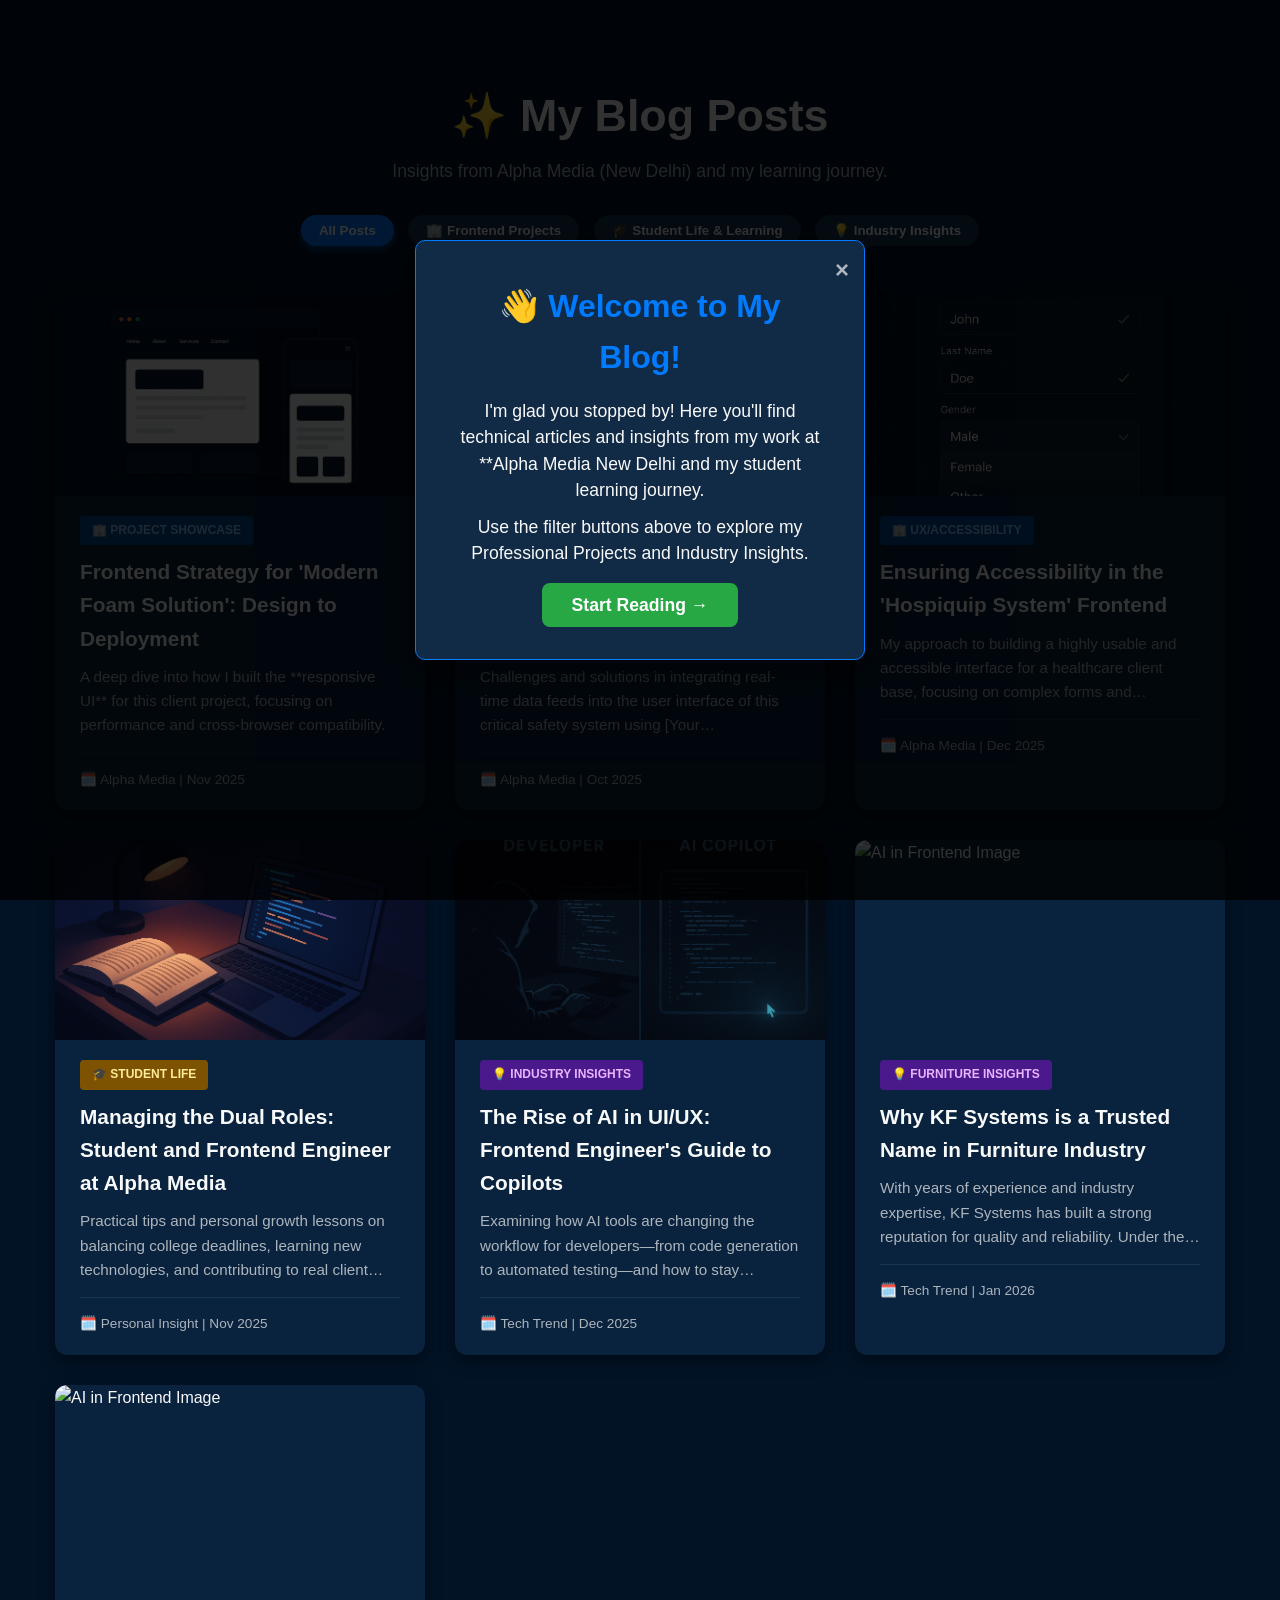
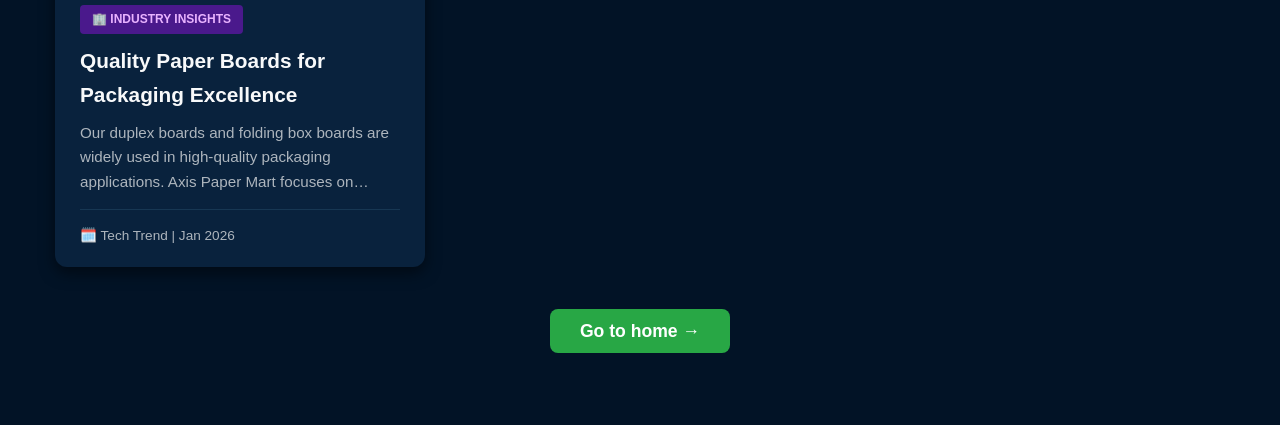
==== blog.html @ 9ec94e27 "Update blog.html" ====
<!DOCTYPE html>
<html lang="en">

<head>
    <meta charset="UTF-8">
    <meta name="viewport" content="width=device-width, initial-scale=1.0">
    <link rel="icon" type="image/x-icon" href="fav-icon.png">
    <title>Blog</title>

    <style>
        :root {
            --primary-color: #007bff;
            --secondary-color: #28a745;
            --background-color: #021326;
            --card-bg: #09223D;
            --text-light: #f8f9fa;
            --text-muted: #adb5bd;
            --shadow-color: rgba(0, 0, 0, 0.5);
            --modal-bg: #112a45;
            --overlay-color: rgba(0, 0, 0, 0.8);
        }

        * {
            margin: 0;
            padding: 0;
            box-sizing: border-box;
        }

        body {
            font-family: 'Segoe UI', Tahoma, Geneva, Verdana, sans-serif;
            background-color: var(--background-color);
            line-height: 1.6;
            color: var(--text-light);
        }

        .container {
            max-width: 1200px;
            margin: 0 auto;
            padding: 0 15px;
        }

        .blog-section {
            padding: 80px 0;
        }

        .section-title {
            text-align: center;
            font-size: 2.8em;
            margin-bottom: 5px;
            color: var(--text-light);
        }

        .section-subtitle {
            text-align: center;
            font-size: 1.1em;
            color: var(--text-muted);
            margin-bottom: 30px;
        }

        .filter-bar {
            text-align: center;
            margin-bottom: 40px;
            overflow-x: auto;
            white-space: nowrap;
            padding-bottom: 10px;
        }

        .filter-btn {
            background-color: #173753;
            color: var(--text-light);
            border: none;
            padding: 8px 18px;
            margin: 0 5px;
            border-radius: 20px;
            cursor: pointer;
            font-weight: 600;
            transition: all 0.3s ease;
            display: inline-block;
        }

        .filter-btn:hover {
            background-color: #254d6f;
        }

        .filter-btn.active {
            background-color: var(--primary-color);
            color: white;
            box-shadow: 0 4px 8px rgba(0, 123, 255, 0.5);
        }

        .blog-grid {
            display: grid;
            grid-template-columns: repeat(auto-fit, minmax(300px, 1fr));
            gap: 30px;
        }

        .blog-card {
            display: block;
            background: var(--card-bg);
            border-radius: 12px;
            overflow: hidden;
            text-decoration: none;
            color: inherit;
            box-shadow: 0 6px 15px var(--shadow-color);
            transition: all 0.4s ease;
            opacity: 0;
            transform: translateY(20px);
        }

        .blog-card:hover {
            transform: translateY(-8px);
            box-shadow: 0 12px 25px var(--shadow-color);
        }

        .card-image-wrapper {
            height: 200px;
            overflow: hidden;
        }

        .card-image {
            width: 100%;
            height: 100%;
            object-fit: cover;
            transition: transform 0.4s ease;
        }

        .blog-card:hover .card-image {
            transform: scale(1.05);
        }

        .card-content {
            padding: 20px 25px;
        }

        .card-tag {
            font-size: 0.75em;
            padding: 5px 12px;
            border-radius: 4px;
            margin-bottom: 10px;
            font-weight: 700;
            text-transform: uppercase;
            display: inline-block;
        }

        .tag-pro {
            background-color: #004d99;
            color: #90c7ff;
        }

        .tag-student {
            background-color: #7d5200;
            color: #ffeb99;
        }

        .tag-insight {
            background-color: #4a198c;
            color: #e9b3ff;
        }

        .card-title {
            font-size: 1.3em;
            color: var(--text-light);
            margin: 0 0 10px 0;
            font-weight: 700;
        }

        .card-snippet {
            font-size: 0.95em;
            color: var(--text-muted);
            margin-bottom: 15px;
            overflow: hidden;
            display: -webkit-box;
            -webkit-line-clamp: 3;
            -webkit-box-orient: vertical;
        }

        .card-meta {
            font-size: 0.85em;
            color: var(--text-muted);
            border-top: 1px solid #173753;
            padding-top: 15px;
        }

        .view-all {
            text-align: center;
            margin-top: 50px;
        }

        .view-all-button {
            background-color: var(--secondary-color);
            color: white;
            padding: 12px 30px;
            border-radius: 8px;
            text-decoration: none;
            font-weight: bold;
            font-size: 1.1em;
            transition: background-color 0.3s;
        }

        .view-all-button:hover {
            background-color: #218838;
        }

        /* --- NEW POPUP STYLES --- */
        .welcome-modal {
            position: fixed;
            top: 0;
            left: 0;
            width: 100%;
            height: 100%;
            background-color: var(--overlay-color);
            display: flex;
            justify-content: center;
            align-items: center;
            z-index: 1000;
            visibility: hidden;
            opacity: 0;
            transition: opacity 0.3s ease, visibility 0.3s ease;
        }

        .welcome-modal.show {
            visibility: visible;
            opacity: 1;
        }

        .modal-content {
            background-color: var(--modal-bg);
            color: var(--text-light);
            padding: 40px;
            border-radius: 10px;
            width: 90%;
            max-width: 450px;
            position: relative;
            box-shadow: 0 10px 30px var(--shadow-color);
            transform: scale(0.9);
            transition: transform 0.3s ease;
            text-align: center;
            border: 1px solid #007bff;
            /* Primary color border for style */
        }

        .welcome-modal.show .modal-content {
            transform: scale(1);
        }

        .close-btn {
            position: absolute;
            top: 15px;
            right: 15px;
            color: var(--text-muted);
            font-size: 1.5em;
            font-weight: bold;
            cursor: pointer;
            transition: color 0.2s;
            border: none;
            background: none;
        }

        .close-btn:hover {
            color: var(--primary-color);
        }

        .modal-title {
            color: var(--primary-color);
            margin-bottom: 15px;
            font-size: 2em;
            font-weight: 700;
        }

        .modal-body {
            font-size: 1.1em;
            margin-bottom: 25px;
            line-height: 1.5;
        }

        .modal-body p {
            margin-bottom: 10px;
        }

        /* --- END POPUP STYLES --- */


        @media (max-width: 768px) {
            .blog-section {
                padding: 60px 0;
            }

            .section-title {
                font-size: 2em;
            }

            .blog-grid {
                grid-template-columns: 1fr;
            }

            .card-title {
                font-size: 1.15em;
            }
        }
    </style>
</head>

<body>

    <div id="welcomeModal" class="welcome-modal">
        <div class="modal-content">
            <button class="close-btn" aria-label="Close Modal">&times;</button>
            <h3 class="modal-title">👋 Welcome to My Blog!</h3>
            <div class="modal-body">
                <p>I'm glad you stopped by! Here you'll find technical articles and insights from my work at **Alpha
                    Media New Delhi and my student learning journey.</p>
                <p>Use the filter buttons above to explore my Professional Projects and Industry Insights.</p>
            </div>
            <a href="#" class="view-all-button" onclick="closeModal(event)">Start Reading →</a>
        </div>
    </div>
    <section class="blog-section">
        <div class="container">
            <h2 class="section-title">✨ My Blog Posts</h2>
            <p class="section-subtitle">Insights from Alpha Media (New Delhi) and my learning journey.</p>

            <div class="filter-bar">
                <button class="filter-btn active" data-filter="all">All Posts</button>
                <button class="filter-btn" data-filter="professional">🏢 Frontend Projects</button>
                <button class="filter-btn" data-filter="student">🎓 Student Life & Learning</button>
                <button class="filter-btn" data-filter="insight">💡 Industry Insights</button>
            </div>

            <div class="blog-grid" id="blog-posts-container">

                <a href="#" class="blog-card" data-category="professional">
                    <div class="card-image-wrapper">
                        <img src="mfs-1.png" alt="Modern Foam Solution Project Image" class="card-image">
                    </div>
                    <div class="card-content">
                        <span class="card-tag tag-pro">🏢 Project Showcase</span>
                        <h3 class="card-title">Frontend Strategy for 'Modern Foam Solution': Design to Deployment</h3>
                        <p class="card-snippet">A deep dive into how I built the **responsive UI** for this client
                            project, focusing on performance and cross-browser compatibility.</p>
                        <div class="card-meta">
                            <span>🗓️ Alpha Media | Nov 2025</span>
                        </div>
                    </div>
                </a>

                <a href="#" class="blog-card" data-category="professional">
                    <div class="card-image-wrapper">
                        <img src="rss-2.png" alt="Radiant Safety System Project Image" class="card-image">
                    </div>
                    <div class="card-content">
                        <span class="card-tag tag-pro">🏢 Technical Case Study</span>
                        <h3 class="card-title">Creating Real-time Dashboards for 'Radiant Safety System' with
                            [Technology Name]</h3>
                        <p class="card-snippet">Challenges and solutions in integrating real-time data feeds into the
                            user interface of this critical safety system using [Your Framework/Library].</p>
                        <div class="card-meta">
                            <span>🗓️ Alpha Media | Oct 2025</span>
                        </div>
                    </div>
                </a>

                <a href="#" class="blog-card" data-category="professional">
                    <div class="card-image-wrapper">
                        <img src="hpqis-3.png" alt="Hospiquip System Project Image" class="card-image">
                    </div>
                    <div class="card-content">
                        <span class="card-tag tag-pro">🏢 UX/Accessibility</span>
                        <h3 class="card-title">Ensuring Accessibility in the 'Hospiquip System' Frontend</h3>
                        <p class="card-snippet">My approach to building a highly usable and accessible interface for a
                            healthcare client base, focusing on complex forms and navigation.</p>
                        <div class="card-meta">
                            <span>🗓️ Alpha Media | Dec 2025</span>
                        </div>
                    </div>
                </a>

                <a href="#" class="blog-card" data-category="student">
                    <div class="card-image-wrapper">
                        <img src="du-role-4.png" alt="Student Learning Image" class="card-image">
                    </div>
                    <div class="card-content">
                        <span class="card-tag tag-student">🎓 Student Life</span>
                        <h3 class="card-title">Managing the Dual Roles: Student and Frontend Engineer at Alpha Media
                        </h3>
                        <p class="card-snippet">Practical tips and personal growth lessons on balancing college
                            deadlines, learning new technologies, and contributing to real client projects.</p>
                        <div class="card-meta">
                            <span>🗓️ Personal Insight | Nov 2025</span>
                        </div>
                    </div>
                </a>

                <a href="#" class="blog-card" data-category="insight">
                    <div class="card-image-wrapper">
                        <img src="al-5.png" alt="AI in Frontend Image" class="card-image">
                    </div>
                    <div class="card-content">
                        <span class="card-tag tag-insight">💡 Industry Insights</span>
                        <h3 class="card-title">The Rise of AI in UI/UX: Frontend Engineer's Guide to Copilots</h3>
                        <p class="card-snippet">Examining how AI tools are changing the workflow for developers—from
                            code
                            generation to automated testing—and how to stay relevant.</p>
                        <div class="card-meta">
                            <span>🗓️ Tech Trend | Dec 2025</span>
                        </div>
                    </div>
                </a>
                <a href="#" class="blog-card" data-category="insight">
                    <div class="card-image-wrapper">
                        <img src="kf-system-6.png" alt="AI in Frontend Image" class="card-image">
                    </div>
                    <div class="card-content">
                        <span class="card-tag tag-insight">💡 Furniture Insights</span>
                        <h3 class="card-title">Why KF Systems is a Trusted Name in Furniture Industry</h3>
                        <p class="card-snippet">With years of experience and industry expertise, KF Systems has built a
                            strong reputation for quality and reliability. Under the leadership of Mr. Rahul Kumar, the
                            company consistently delivers furniture that meets high standards of durability, design, and
                            customer satisfaction across India.</p>
                        <div class="card-meta">
                            <span>🗓️ Tech Trend | Jan 2026</span>
                        </div>
                    </div>
                </a>
                <a href="#" class="blog-card" data-category="insight">
                    <div class="card-image-wrapper">
                        <img src="paper-mart-7.png" alt="AI in Frontend Image" class="card-image">
                    </div>
                    <div class="card-content">
                        <span class="card-tag tag-insight">🏢 Industry Insights</span>
                        <h3 class="card-title">Quality Paper Boards for Packaging Excellence</h3>
                        <p class="card-snippet">Our duplex boards and folding box boards are widely used in high-quality
                            packaging applications. Axis Paper Mart focuses on supplying boards that offer excellent
                            strength, printability, and durability, helping brands create attractive and reliable
                            packaging solutions.</p>
                        <div class="card-meta">
                            <span>🗓️ Tech Trend | Jan 2026</span>
                        </div>
                    </div>
                </a>
            </div>

            <div class="view-all">
                <a href="index.html" class="view-all-button">Go to home →</a>
            </div>
        </div>
    </section>

    <script>
        // Function to show the modal
        function showModal() {
            const modal = document.getElementById('welcomeModal');
            // Check if the user has already seen the modal in this session
            if (!sessionStorage.getItem('modalSeen')) {
                modal.classList.add('show');
            }
        }

        // Function to close the modal
        function closeModal(event) {
            // Prevent default action if it's an <a> tag click
            if (event && event.preventDefault) {
                event.preventDefault();
            }
            const modal = document.getElementById('welcomeModal');
            modal.classList.remove('show');
            // Set a flag so the modal doesn't show again on reload (for this session)
            sessionStorage.setItem('modalSeen', 'true');
        }

        function animateCards() {
            const cards = document.querySelectorAll('.blog-card');
            cards.forEach((card, index) => {
                card.style.transitionDelay = `${index * 0.1}s`;
                card.style.opacity = '1';
                card.style.transform = 'translateY(0)';
            });
        }

        function setupFiltering() {
            const filterBtns = document.querySelectorAll('.filter-btn');
            const blogCards = document.querySelectorAll('.blog-card');

            filterBtns.forEach(btn => {
                btn.addEventListener('click', () => {
                    filterBtns.forEach(b => b.classList.remove('active'));
                    btn.classList.add('active');

                    const filterValue = btn.getAttribute('data-filter');

                    blogCards.forEach(card => {
                        const cardCategory = card.getAttribute('data-category');

                        if (filterValue === 'all' || filterValue === cardCategory) {
                            card.style.display = 'block';
                            setTimeout(() => {
                                card.style.opacity = '1';
                                card.style.transform = 'translateY(0)';
                            }, 50);
                        } else {
                            card.style.opacity = '0';
                            card.style.transform = 'translateY(20px)';
                            setTimeout(() => {
                                card.style.display = 'none';
                            }, 400);
                        }
                    });
                });
            });

            // Event listener for the close button
            document.querySelector('.close-btn').addEventListener('click', closeModal);
        }

        document.addEventListener('DOMContentLoaded', () => {
            animateCards();
            setupFiltering();
            // Show the modal after all elements are loaded
            showModal();
        });
    </script>

</body>

</html>
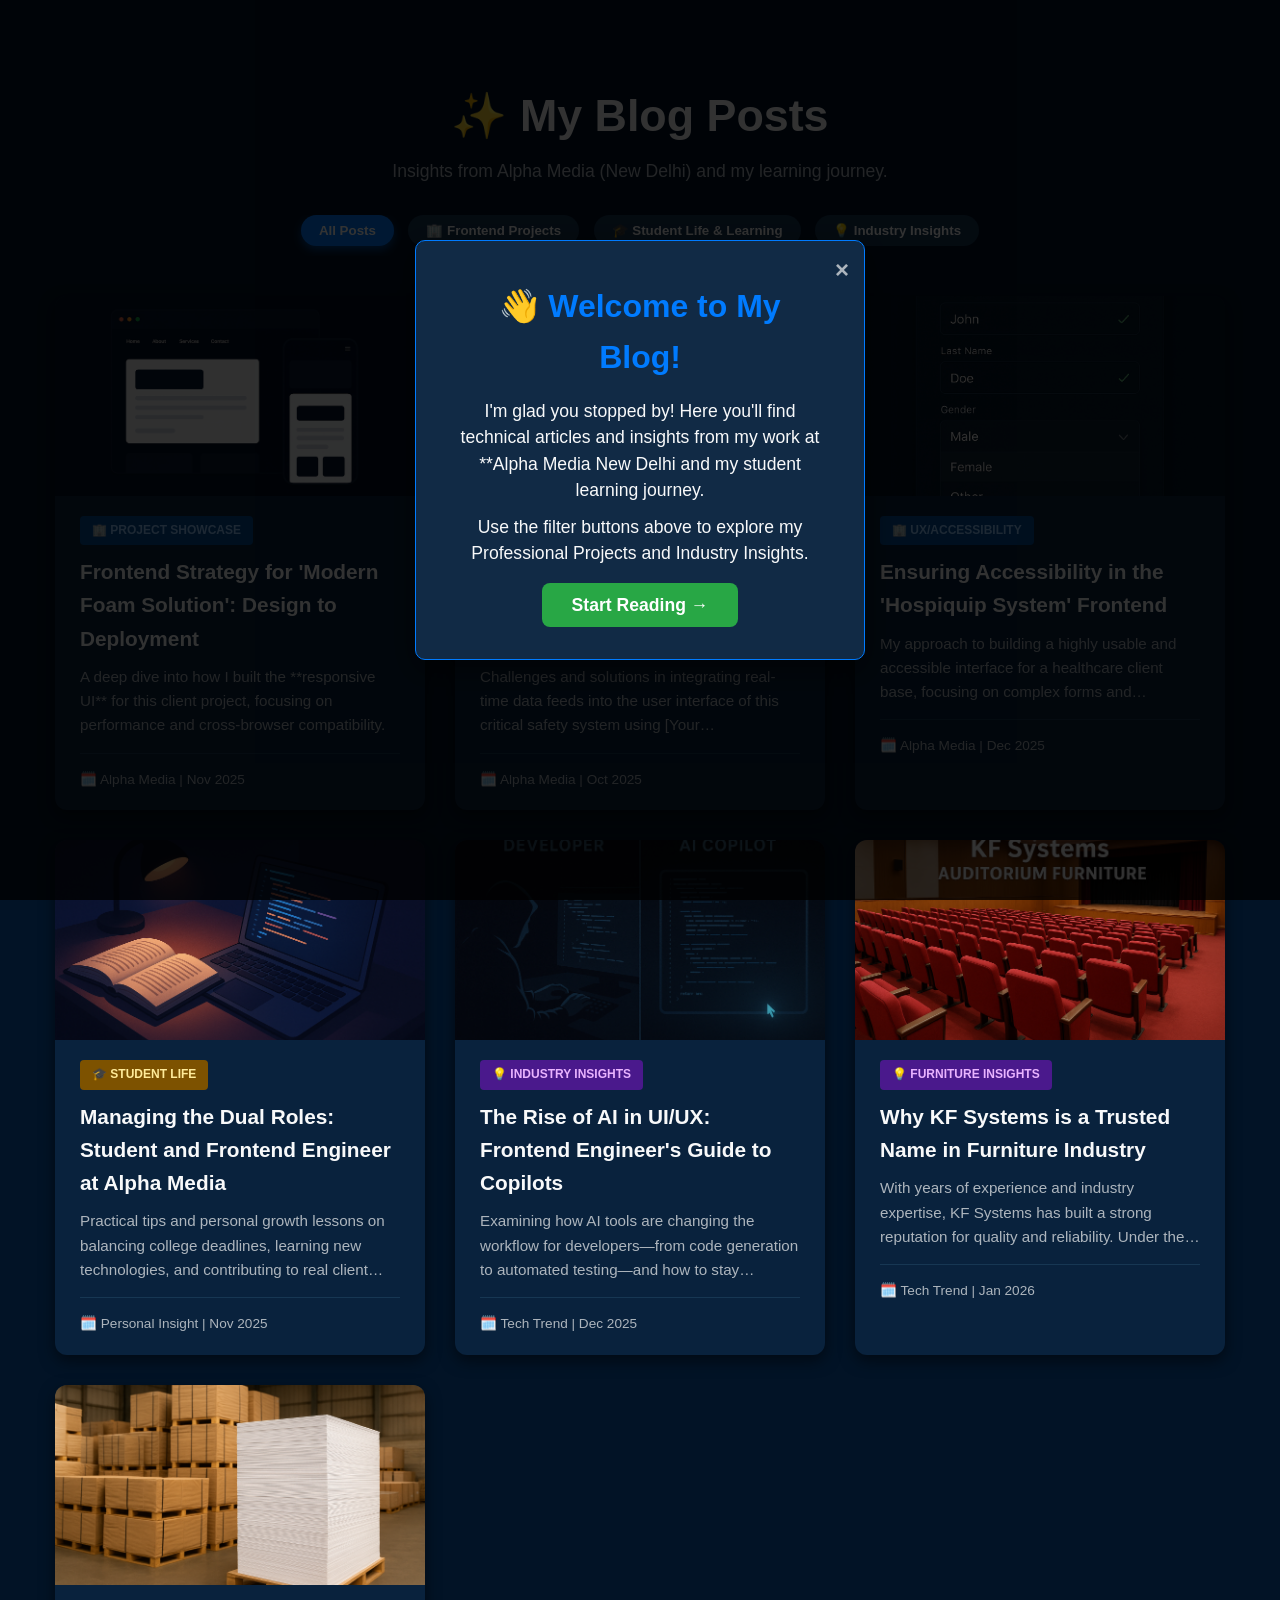
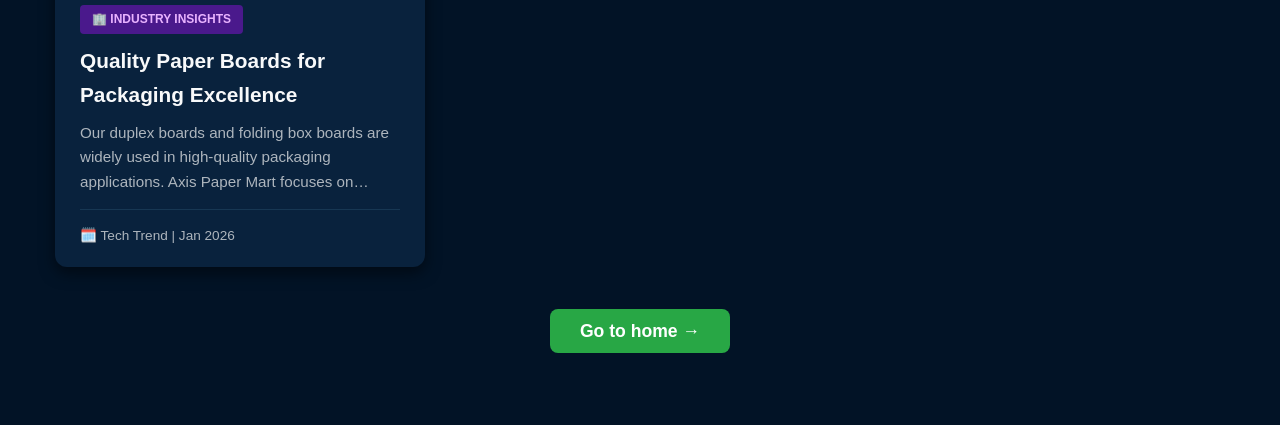
==== commit 61583789: "Update blog.html" ====
--- a/blog.html
+++ b/blog.html
@@ -405,7 +405,7 @@
                         </div>
                     </div>
                 </a>
-                <a href="#" class="blog-card" data-category="insight">
+                <a href="#" class="blog-card" data-category="professional">
                     <div class="card-image-wrapper">
                         <img src="kf-system-6.png" alt="AI in Frontend Image" class="card-image">
                     </div>
@@ -421,7 +421,7 @@
                         </div>
                     </div>
                 </a>
-                <a href="#" class="blog-card" data-category="insight">
+                <a href="#" class="blog-card" data-category="professional">
                     <div class="card-image-wrapper">
                         <img src="paper-mart-7.png" alt="AI in Frontend Image" class="card-image">
                     </div>
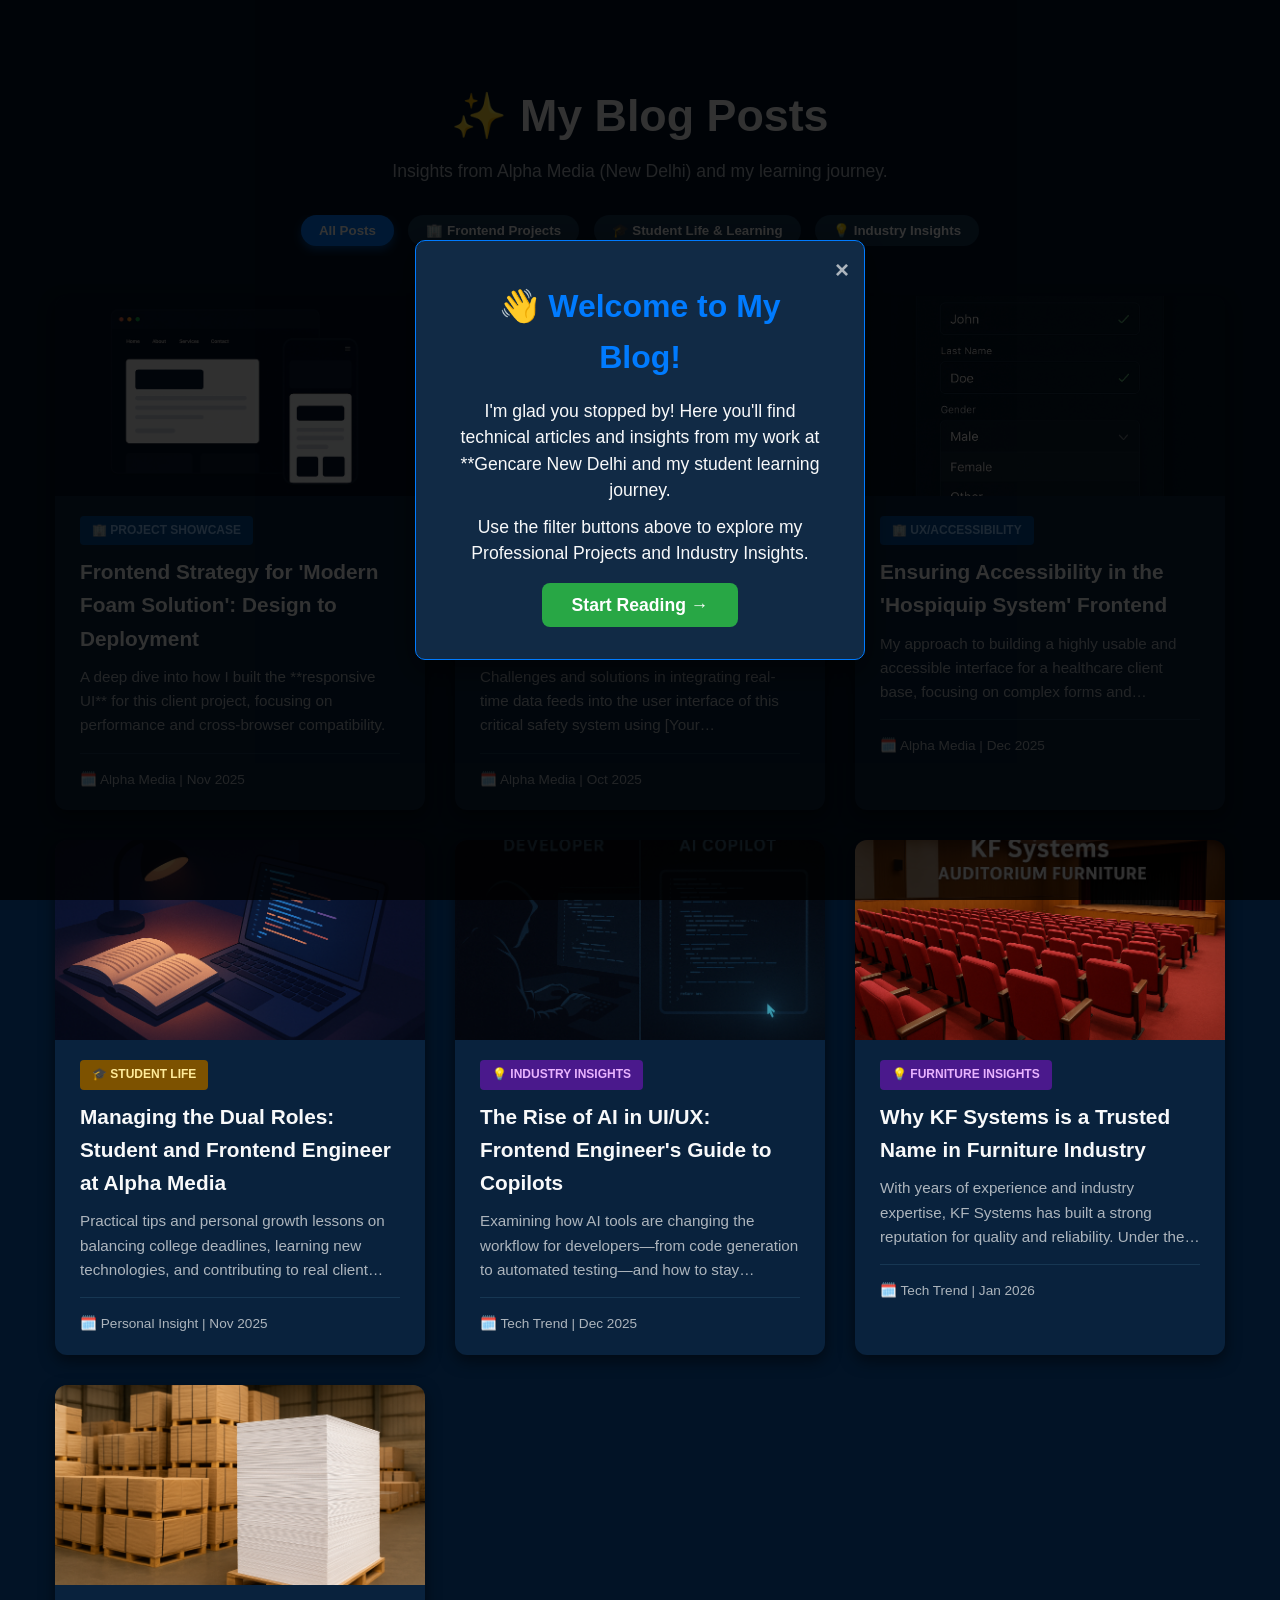
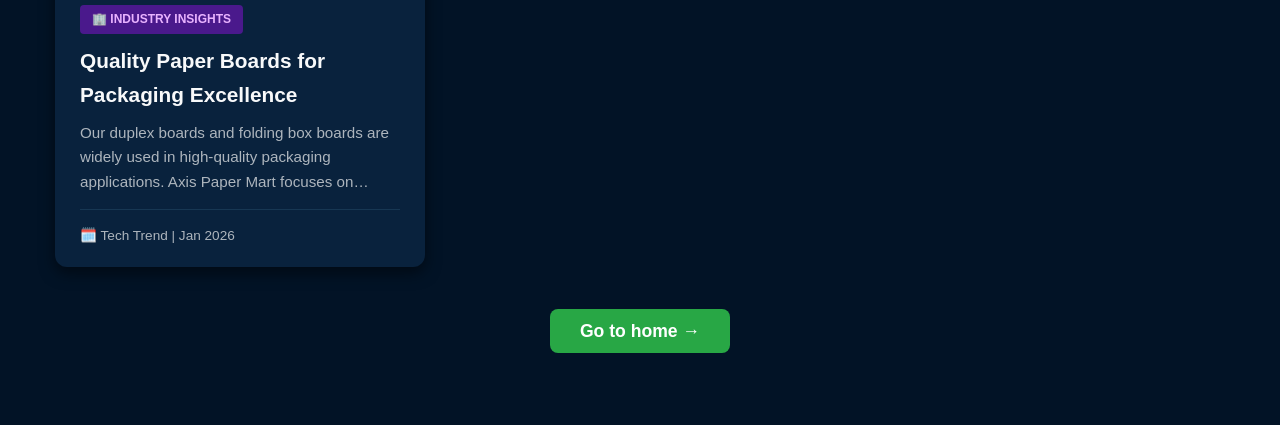
==== commit 1c0e43ed: "Update blog.html" ====
--- a/blog.html
+++ b/blog.html
@@ -307,8 +307,7 @@
             <button class="close-btn" aria-label="Close Modal">&times;</button>
             <h3 class="modal-title">👋 Welcome to My Blog!</h3>
             <div class="modal-body">
-                <p>I'm glad you stopped by! Here you'll find technical articles and insights from my work at **Alpha
-                    Media New Delhi and my student learning journey.</p>
+                <p>I'm glad you stopped by! Here you'll find technical articles and insights from my work at **Gencare New Delhi and my student learning journey.</p>
                 <p>Use the filter buttons above to explore my Professional Projects and Industry Insights.</p>
             </div>
             <a href="#" class="view-all-button" onclick="closeModal(event)">Start Reading →</a>
@@ -522,3 +521,4 @@
 </body>
 
 </html>
+
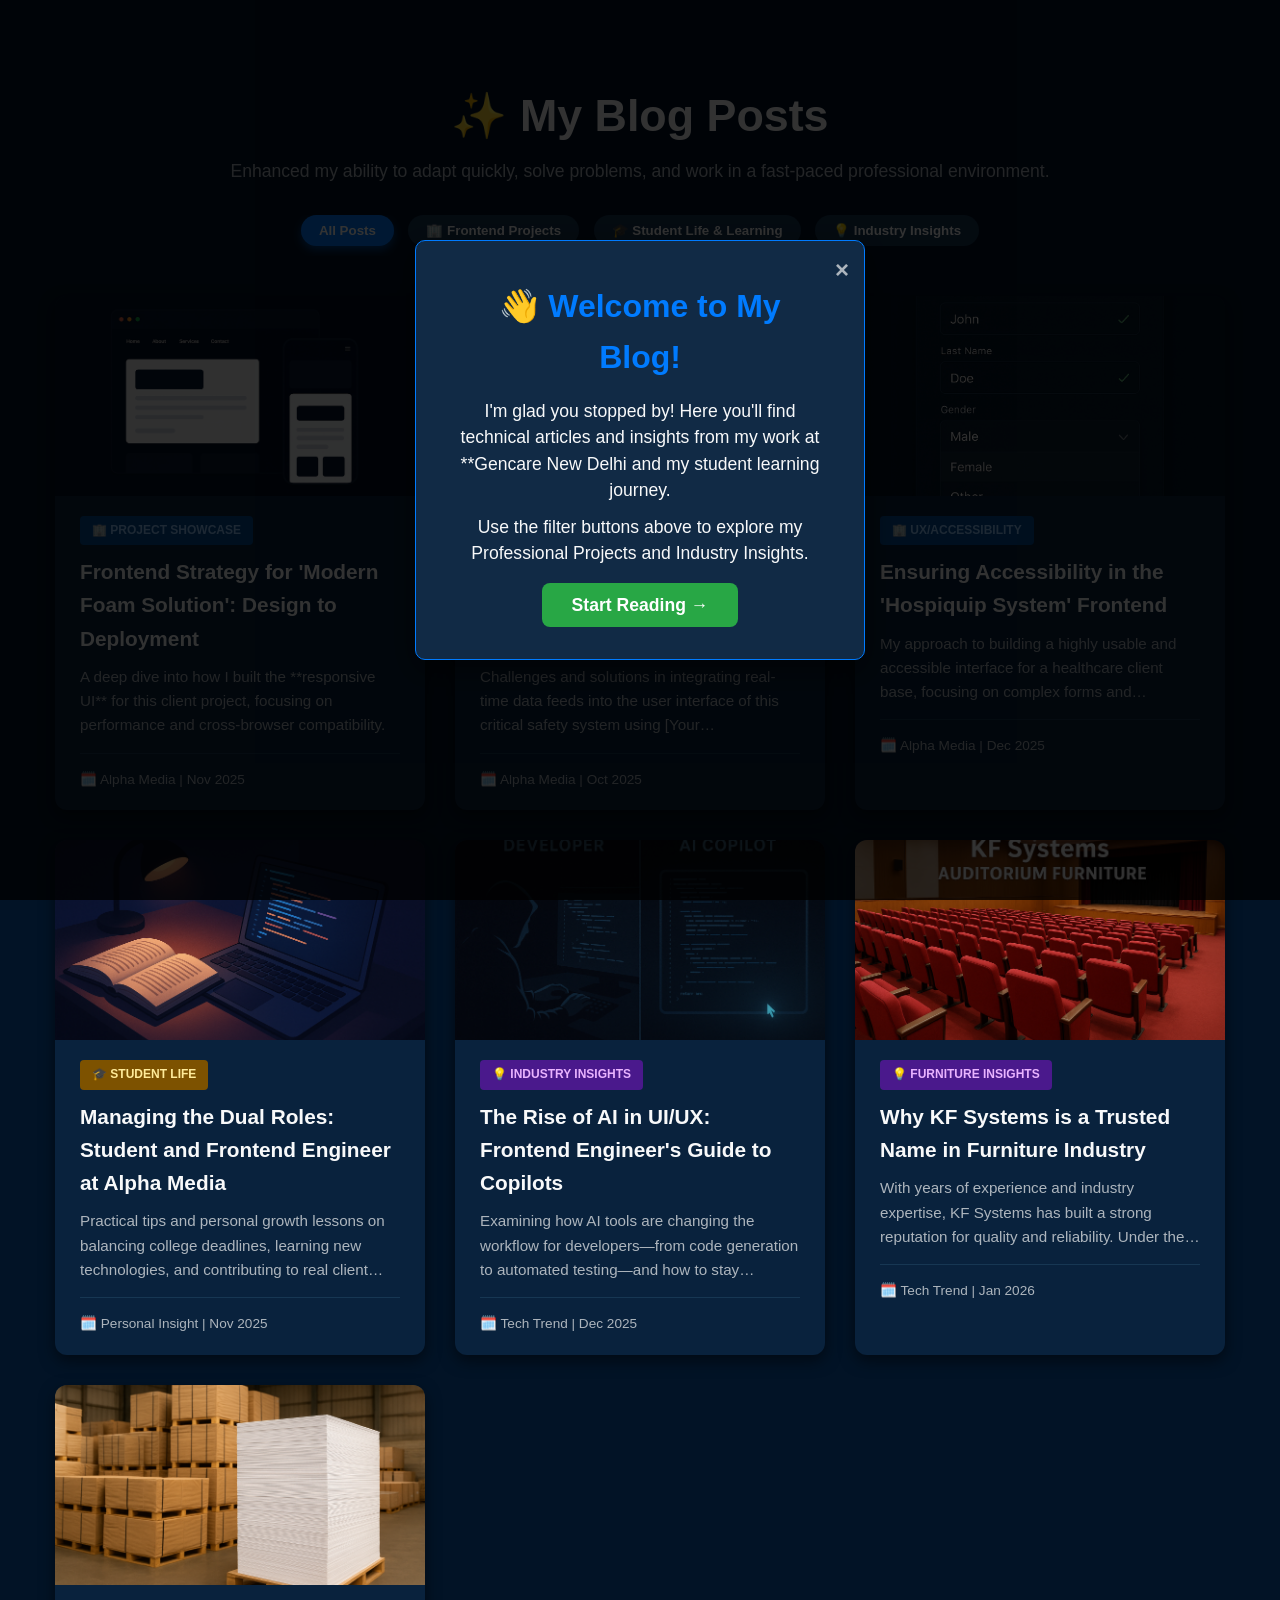
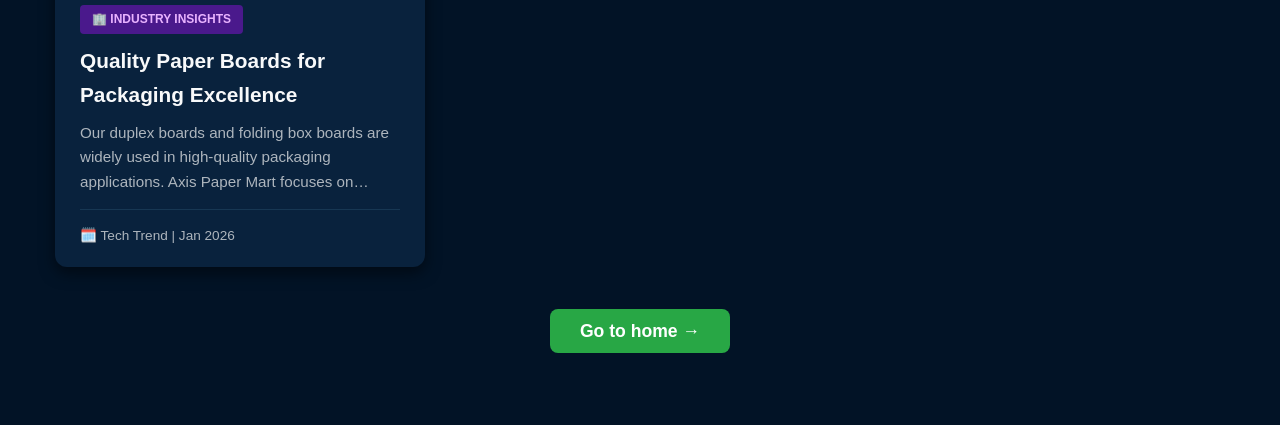
==== commit 1e574417: "Update blog.html" ====
--- a/blog.html
+++ b/blog.html
@@ -316,7 +316,7 @@
     <section class="blog-section">
         <div class="container">
             <h2 class="section-title">✨ My Blog Posts</h2>
-            <p class="section-subtitle">Insights from Alpha Media (New Delhi) and my learning journey.</p>
+            <p class="section-subtitle">Enhanced my ability to adapt quickly, solve problems, and work in a fast-paced professional environment.</p>
 
             <div class="filter-bar">
                 <button class="filter-btn active" data-filter="all">All Posts</button>
@@ -522,3 +522,4 @@
 
 </html>
 
+
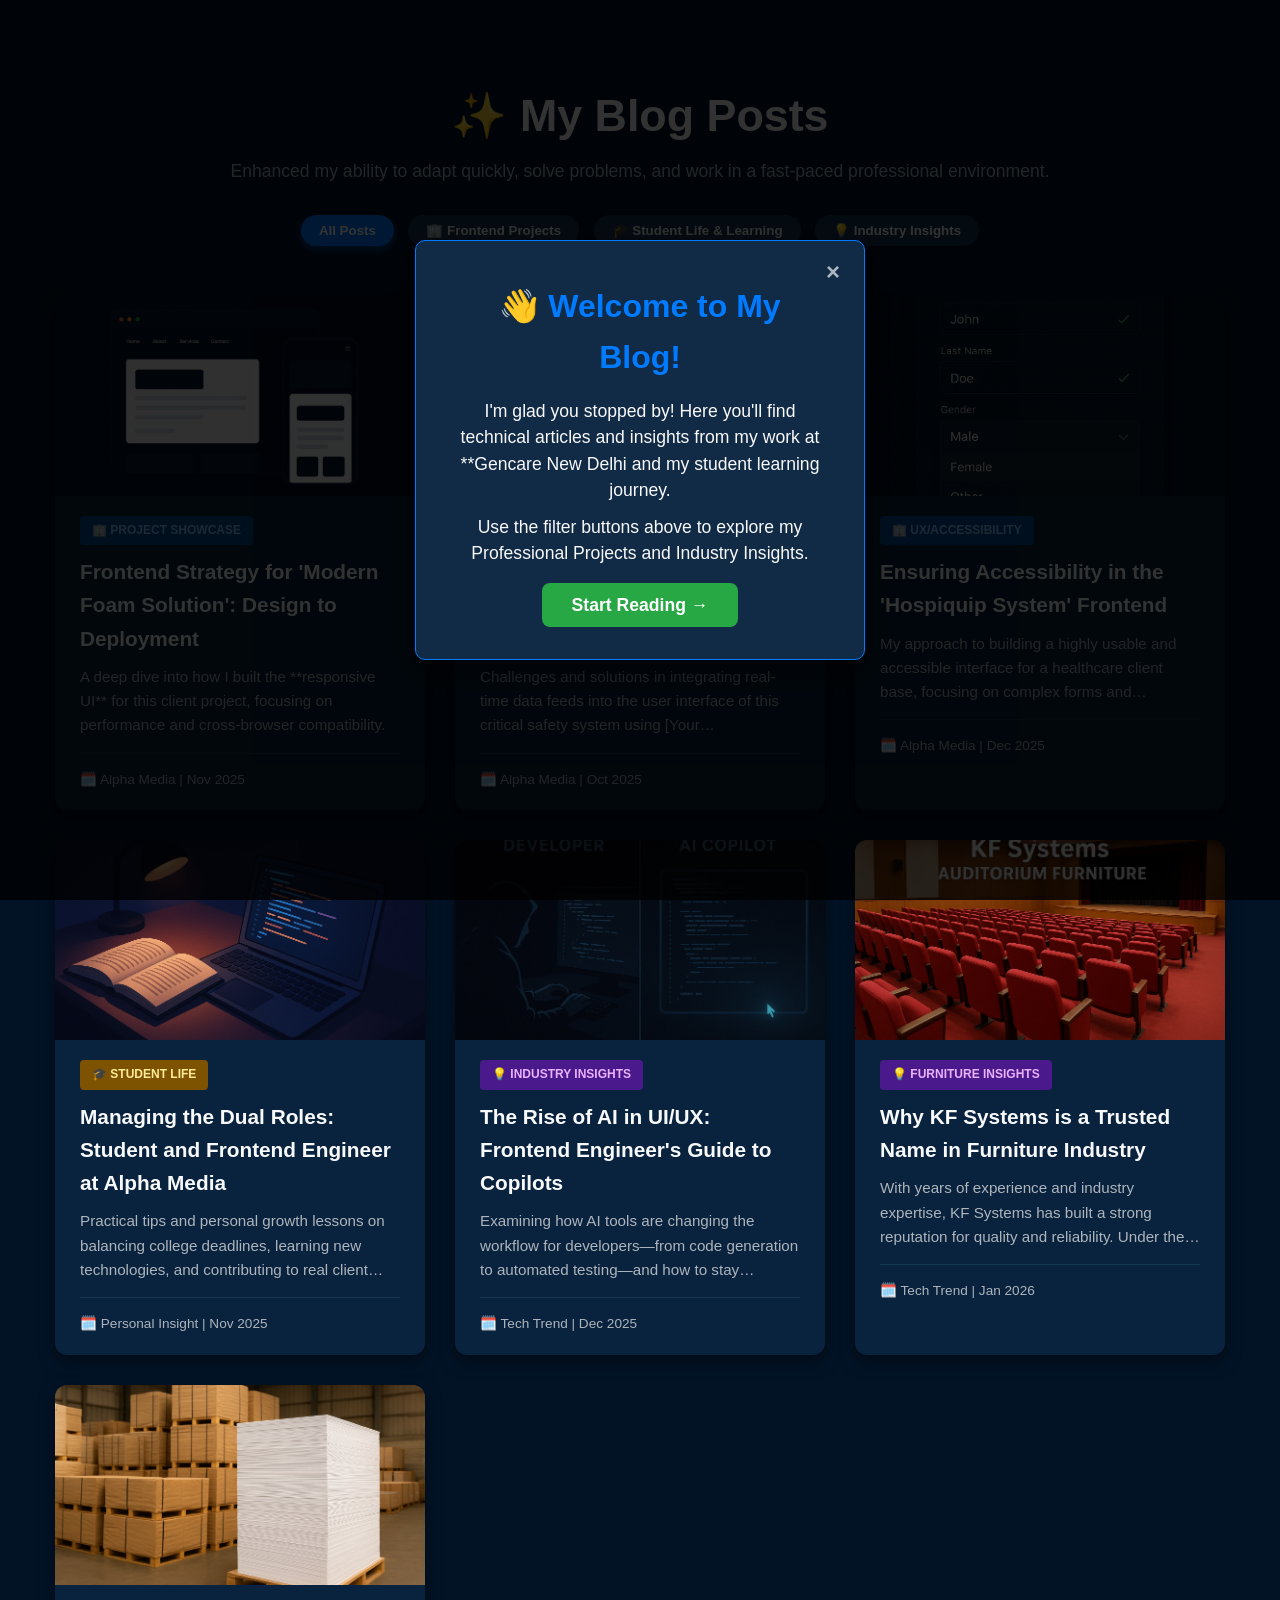
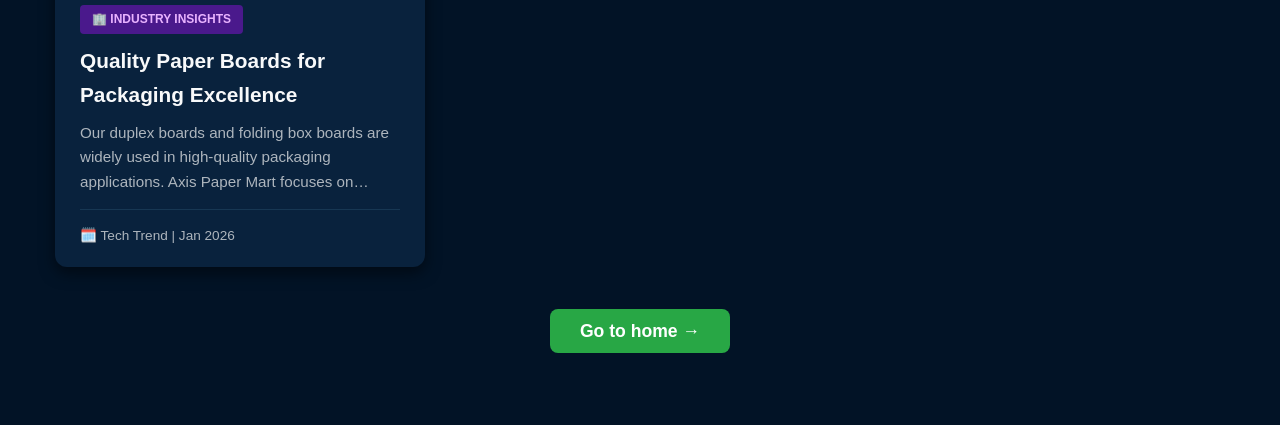
==== commit d0680b35: "Update blog.html" ====
--- a/blog.html
+++ b/blog.html
@@ -2,10 +2,26 @@
 <html lang="en">
 
 <head>
-    <meta charset="UTF-8">
+   <meta charset="UTF-8">
     <meta name="viewport" content="width=device-width, initial-scale=1.0">
+
+    <title>Blog | Sarvjeet Kumar – Web Development & Coding</title>
+
+    <!-- SEO Meta -->
+    <meta name="description" content="Read blogs by Sarvjeet Kumar on web development, HTML, CSS, JavaScript, React, projects and learning journey.">
+    <meta name="keywords" content="Web Development Blog, HTML CSS Blog, JavaScript Blog, React Blog, Coding Blog, Sarvjeet Kumar Blog, Programming Tutorials">
+    <meta name="author" content="Sarvjeet Kumar">
+    <meta name="robots" content="index, follow">
+
+    <!-- Open Graph -->
+    <meta property="og:title" content="Web Development Blog | Sarvjeet Kumar">
+    <meta property="og:description" content="Tutorials, tips and projects on modern web development.">
+    <meta property="og:url" content="https://sarvjeet987.github.io/portfolio/blog.html">
+    <meta property="og:type" content="article">
+
+    <!-- Styles -->
+    <link rel="stylesheet" href="style.css">
     <link rel="icon" type="image/x-icon" href="fav-icon.png">
-    <title>Blog</title>
 
     <style>
         :root {
@@ -523,3 +539,5 @@
 </html>
 
 
+
+
--- a/style.css
+++ b/style.css
@@ -0,0 +1,1467 @@
+* {
+    padding: 0;
+    margin: 0;
+    font-family: "Inter", sans-serif;
+}
+
+nav {
+    padding: 10px 7.5rem;
+    display: flex;
+    align-items: center;
+    justify-content: space-between;
+    background: #021326;
+    height: 60px;
+    position: sticky;
+    top: 0;
+    z-index: 1;
+}
+
+nav h1 {
+    color: #fff;
+    font-weight: 700;
+    font-size: 22px;
+    line-height: 1;
+}
+
+.logo {
+    color: #fff;
+}
+
+nav ul {
+    display: flex;
+    gap: 30px;
+    align-items: center;
+}
+
+nav ul li {
+    list-style: none;
+    text-decoration: none;
+    cursor: pointer;
+    color: rgba(255, 255, 255, 0.6);
+    font-weight: 500;
+    text-transform: uppercase;
+    font-size: 14px;
+    letter-spacing: 0.08rem;
+    padding-top: 7px;
+}
+
+.menuIcon i {
+    color: #f71735;
+    font-size: 30px;
+}
+
+.menuIcon {
+    display: none;
+}
+
+/*boder bottom style*/
+nav li {
+    margin-bottom: 10px;
+}
+
+.cool-link {
+    display: inline-block;
+    text-decoration: none;
+    margin-bottom: 10px;
+}
+
+.cool-link::after {
+    content: '';
+    display: block;
+    width: 0;
+    height: 1px;
+    background: red;
+    transition: width .3s;
+}
+
+.resumeBTN:hover {
+    background-color: #001e35 !important;
+}
+
+.cool-link:hover::after {
+    width: 100%;
+}
+
+@media (max-width:1000px) {
+    .menuIcon {
+        display: block;
+    }
+
+    nav ul {
+        position: absolute;
+        top: 75px;
+        left: 0;
+        right: 0;
+        flex-direction: column;
+        text-align: center;
+        gap: 0;
+        background: #021326;
+        overflow: hidden;
+    }
+
+    nav ul li {
+        padding: 15px;
+    }
+
+    #menuList {
+        transition: all 0.5s;
+    }
+
+    nav {
+        padding: 10px 20px;
+    }
+}
+
+/*Home*/
+.home {
+    display: flex;
+    align-items: center;
+    justify-content: space-between;
+    padding: 10px 7.5rem;
+    background-color: #021326;
+    padding-bottom: 8rem;
+}
+
+.homeText {
+    margin-top: 6rem;
+}
+
+.homeText h6 {
+    font-size: 20px;
+    color: #fff;
+    font-weight: 600;
+    margin-bottom: 20px;
+}
+
+.homeText h1 {
+    color: #fff;
+    font-size: 60px;
+    font-weight: 700;
+    position: relative;
+    margin: 0 0 7px 0;
+}
+
+.homeText p {
+    font-size: 17px;
+    color: rgba(255, 255, 255, 0.7);
+    max-width: 500px;
+    margin-top: 20px;
+}
+
+.homeText button {
+    background: #fff;
+    color: #011627;
+    padding: 0 35px;
+    line-height: 48px;
+    font-size: 16px;
+    font-weight: 600;
+    text-decoration: none !important;
+    box-shadow: rgba(0, 0, 0, 0.25) 0px 25px 50px -12px;
+    border-radius: 5px;
+    margin-top: 30px;
+    transition: all 0.5s;
+    cursor: pointer;
+}
+
+.homeText button:hover {
+    background-color: red;
+    color: #fff;
+}
+
+.bottomLine {
+    height: 3px;
+    width: 100px;
+    background-color: #f71735;
+}
+
+/*aniated text podepane*/
+#app {
+    color: #fff;
+    font-weight: 600;
+    font-size: 28px;
+    margin-top: 20px;
+    background-color: #fff;
+    background-clip: border-box;
+    text-fill-color: transparent;
+    background-clip: text;
+    -webkit-background-clip: text;
+    -webkit-text-fill-color: transparent;
+    text-fill-color: transparent;
+    animation: textclip 2s linear infinite;
+}
+
+@keyframes textclip {
+    to {
+        background-position: 200% center;
+    }
+}
+
+.homeIMG {
+    border: 1px solid;
+    height: 450px;
+    width: 450px;
+    margin-top: 7rem;
+    border-radius: 30px;
+    background-color: #011627;
+    background-image: url(coddingGIF.gif);
+    background-size: contain;
+    box-shadow: rgba(14, 30, 37, 0.12) 0px 2px 4px 0px, rgba(14, 30, 37, 0.32) 0px 2px 16px 0px;
+}
+
+@media (max-width:1000px) {
+    .home {
+        flex-wrap: wrap;
+        padding: 10px 20px;
+        padding-bottom: 3rem;
+    }
+
+    .homeIMG {
+        margin-top: 3rem;
+        height: 400px;
+        width: 400px;
+        background-repeat: no-repeat;
+    }
+
+    .homeText {
+        margin-top: 3rem;
+    }
+}
+
+/*about*/
+.about-1 {
+    padding: 10px 7.5rem;
+    background-color: #001e35;
+    /* border: 1px solid red; */
+    padding-bottom: 4rem;
+
+}
+
+.about-1 h1 {
+    text-align: center;
+}
+
+.about-2 {
+    display: flex;
+    gap: 90px;
+}
+
+.about-title {
+    display: flex;
+    align-items: center;
+    justify-content: center;
+    gap: 10px;
+    padding: 70px 0;
+}
+
+.about-title h2 {
+    color: #fff;
+    font-size: 32px;
+    letter-spacing: 2px;
+    font-weight: bold;
+}
+
+.about-title .line {
+    width: 40px;
+    height: 3px;
+    background-color: #ff1c44;
+}
+
+.about-me h2 {
+    color: #fff;
+    font-size: 22px;
+    margin-bottom: 16px;
+    border-left: 3px solid red;
+    padding-left: 10px;
+}
+
+.about-me .intro {
+    color: #fff;
+    font-size: 17px;
+    margin-bottom: 12px;
+}
+
+.about-me .intro u {
+    text-decoration: underline;
+    color: #fff;
+}
+
+.about-me .description {
+    color: #bdb9b9;
+    font-size: 16px;
+    line-height: 1.6;
+}
+
+/**/
+.design-tools {
+    /* max-width: 600px; */
+    margin-top: 1.5rem;
+}
+
+.design-tools h2 {
+    display: flex;
+    align-items: center;
+    margin-bottom: 16px;
+    color: #fff;
+    font-size: 22px;
+}
+
+.red-bar {
+    width: 3px;
+    height: 20px;
+    background-color: #e01b24;
+    margin-right: 10px;
+}
+
+
+.tool-buttons {
+    display: flex;
+    flex-wrap: wrap;
+    gap: 10px;
+}
+
+.tool {
+    padding: 10px 20px;
+    border: 1px solid #2f4454;
+    border-radius: 9999px;
+    background-color: transparent;
+    color: #fff;
+    font-size: 0.95rem;
+    transition: all 0.3s ease;
+}
+
+.tool:hover {
+    /* background-color: #e01b24; */
+    border: 1px solid #e01b24;
+    color: #fff;
+}
+
+/**/
+.skills-section {
+    margin-top: 1.5rem;
+}
+
+.skills-section h2 {
+    display: flex;
+    align-items: center;
+    margin-bottom: 16px;
+    color: #fff;
+    font-size: 22px;
+}
+
+.skills-section .red-bar {
+    width: 3px;
+    height: 20px;
+    background-color: #e01b24;
+    margin-right: 10px;
+}
+
+.skill-tags {
+    display: flex;
+    flex-wrap: wrap;
+    gap: 10px;
+}
+
+.skill {
+    padding: 10px 20px;
+    border: 1px solid #2f4454;
+    border-radius: 9999px;
+    background-color: transparent;
+    color: #ccc;
+    font-size: 0.95rem;
+    transition: all 0.3s ease;
+}
+
+.skill:hover {
+    border: 1px solid #e01b24;
+    color: #fff;
+}
+
+/***/
+.work-process {
+    margin-top: 1.5rem;
+}
+
+.work-process h2 {
+    display: flex;
+    align-items: center;
+    margin-bottom: 16px;
+    color: #fff;
+    font-size: 22px;
+}
+
+.work-process .red-bar {
+    width: 3px;
+    height: 20px;
+    background-color: #e01b24;
+    margin-right: 10px;
+}
+
+.process-steps {
+    display: flex;
+    flex-wrap: wrap;
+    gap: 20px;
+}
+
+.step {
+    display: flex;
+    gap: 10px;
+    align-items: center;
+    color: #9daab5;
+}
+
+.circle {
+    background-color: #e01b24;
+    color: white;
+    font-weight: bold;
+    border-radius: 50%;
+    width: 40px;
+    height: 40px;
+    display: flex;
+    align-items: center;
+    justify-content: center;
+    margin-bottom: 10px;
+    font-size: 12px;
+}
+
+.about-2 .aboutIMG img {
+    border-radius: 15px;
+    box-shadow: rgba(0, 0, 0, 0.25) 0px 25px 50px -12px;
+
+}
+
+@media (max-width:1000px) {
+    .about-1 {
+        padding: 10px 20px;
+        padding-bottom: 3rem;
+    }
+
+    .about-2 {
+        flex-wrap: wrap;
+    }
+
+    .about-2 .aboutIMG img {
+        padding-right: 0rem;
+        padding-bottom: 2rem;
+        width: 100%;
+        height: auto;
+    }
+
+    .process-steps {
+        flex-wrap: wrap;
+        gap: 10px;
+    }
+}
+
+/*servises*/
+.section3 {
+    padding: 10px 7.5rem;
+    background-color: #021326;
+    /* padding-bottom: 4rem; */
+
+}
+
+.servises-tittle {
+    display: flex;
+    align-items: center;
+    justify-content: center;
+    gap: 10px;
+    padding: 70px 0;
+}
+
+.servises-tittle h2 {
+    color: #fff;
+    font-size: 32px;
+    letter-spacing: 2px;
+    font-weight: bold;
+}
+
+.servises-tittle .line {
+    width: 40px;
+    height: 3px;
+    background-color: #ff1c44;
+}
+
+/**/
+.servisesCardTop {
+    display: flex;
+    justify-content: space-between;
+}
+
+.servisesCardTop .card {
+    background-color: #0C2A40;
+    border-radius: 12px;
+    padding: 30px;
+    width: 300px;
+    text-align: center;
+    box-shadow: 0 5px 15px rgba(0, 0, 0, 0.2);
+    transition: all 0.5s;
+
+}
+
+.servisesCardTop .card:hover {
+    transform: translateY(-5px);
+    background-color: #001e35;
+
+}
+
+.servisesCardTop .icon {
+    background-color: #EF233C;
+    width: 80px;
+    height: 80px;
+    margin: 0 auto 20px;
+    border-radius: 15px;
+    display: flex;
+    align-items: center;
+    justify-content: center;
+}
+
+.servisesCardTop .icon img {
+    width: 35px;
+    height: 35px;
+    filter: brightness(0) invert(1);
+}
+
+.servisesCardTop h3 {
+    margin-bottom: 15px;
+    font-size: 20px;
+    color: #fff;
+}
+
+.servisesCardTop p {
+    color: #b0c7d1;
+    font-size: 15px;
+    line-height: 1.5;
+}
+
+/**/
+.servisesCardBottom {
+    display: flex;
+    justify-content: space-between;
+    padding: 60px 0px;
+
+}
+
+.servisesCardBottom .card {
+    background-color: #0C2A40;
+    border-radius: 12px;
+    padding: 30px;
+    width: 300px;
+    text-align: center;
+    box-shadow: 0 5px 15px rgba(0, 0, 0, 0.2);
+    transition: all 0.5s;
+}
+
+.servisesCardBottom .card:hover {
+    transform: translateY(-5px);
+    background-color: #001e35;
+}
+
+.servisesCardBottom .icon {
+    background-color: #EF233C;
+    width: 80px;
+    height: 80px;
+    margin: 0 auto 20px;
+    border-radius: 20% / 30%;
+    display: flex;
+    align-items: center;
+    justify-content: center;
+}
+
+.servisesCardBottom .icon img {
+    width: 36px;
+    height: 36px;
+    filter: brightness(0) invert(1);
+}
+
+.servisesCardBottom h3 {
+    margin-bottom: 15px;
+    font-size: 20px;
+    color: #fff;
+}
+
+.servisesCardBottom p {
+    color: #b0c7d1;
+    font-size: 15px;
+    line-height: 1.6;
+}
+
+@media (max-width:1000px) {
+    .section3 {
+        padding: 10px 20px;
+        padding-bottom: 3rem;
+    }
+
+}
+
+@media (max-width:1350px) {
+    .servisesCardTop {
+        flex-wrap: wrap;
+    }
+
+    .servisesCardTop .card {
+        margin: 10px !important;
+        width: 100%;
+    }
+
+    .servisesCardBottom {
+        flex-wrap: wrap;
+        padding: 0px 0px;
+    }
+
+    .servisesCardBottom .card {
+        margin: 10px !important;
+        width: 100%;
+    }
+
+}
+
+/*project*/
+.project {
+    padding: 10px 7.5rem;
+    background-color: #001e35;
+    padding-bottom: 3rem;
+}
+
+.project-tittle {
+    display: flex;
+    align-items: center;
+    justify-content: center;
+    gap: 10px;
+    padding: 70px 0;
+}
+
+.project-tittle h2 {
+    color: #fff;
+    font-size: 32px;
+    letter-spacing: 2px;
+    font-weight: bold;
+}
+
+.project-tittle .line {
+    width: 40px;
+    height: 3px;
+    background-color: #ff1c44;
+}
+
+/**/
+.projectCardSection1 {
+    display: flex;
+    justify-content: center;
+    gap: 40px;
+    flex-wrap: wrap;
+}
+
+.projectCardSection1 .card {
+    background-color: #021326;
+    color: white;
+    border-radius: 12px;
+    padding: 20px;
+    width: 500px;
+    display: flex;
+    flex-direction: column;
+    gap: 20px;
+    box-shadow: 0 4px 10px rgba(0, 0, 0, 0.3);
+}
+
+.projectCardSection1 .card-header {
+    display: flex;
+    align-items: flex-start;
+    gap: 20px;
+}
+
+.projectCardSection1 .card-header i {
+    color: white;
+    font-size: 50px;
+}
+
+.projectCardSection1 .card-content p {
+    margin: 0;
+    line-height: 1.6;
+}
+
+.projectCardSection1 .name {
+    font-weight: bold;
+    margin-top: 10px;
+    margin-bottom: 20px;
+}
+
+.projectCardSection1 .title {
+    color: #9db4cc;
+    font-size: 14px;
+}
+
+.projectCardSection1 .card-footer {
+    margin-top: auto;
+}
+
+.projectCardSection1 .card button {
+    padding: 10px 20px;
+    border: none;
+    border-radius: 8px;
+    background-color: #e01b24;
+    color: white;
+    font-weight: bold;
+    cursor: pointer;
+    transition: all .3s;
+}
+
+.projectCardSection1 .card button:hover {
+    background-color: aqua;
+    color: black;
+    transform: translateX(5px);
+}
+
+@media (max-width:1000px) {
+    .project {
+        padding: 10px 20px;
+        padding-bottom: 3rem;
+    }
+
+    .projectCardSection1 .card {
+        width: auto;
+    }
+}
+
+/*education*/
+.education {
+    padding: 10px 7.5rem;
+    background-color: #021326;
+    padding-bottom: 3rem;
+}
+
+.education-tittle {
+    display: flex;
+    align-items: center;
+    justify-content: center;
+    gap: 10px;
+    padding: 70px 0;
+}
+
+.education-tittle h2 {
+    color: #fff;
+    font-size: 32px;
+    letter-spacing: 2px;
+    font-weight: bold;
+}
+
+.education-tittle .line {
+    width: 40px;
+    height: 3px;
+    background-color: #ff1c44;
+}
+
+/**/
+.educationCard .experience-card {
+    background-color: #102e4a;
+    border-radius: 10px;
+    padding: 20px;
+    display: flex;
+    gap: 20px;
+    align-items: flex-start;
+    transition: border 0.3s ease;
+    border: 2px solid transparent;
+    max-width: 800px;
+    margin: auto;
+}
+
+.educationCard .experience-card:hover {
+    border: 2px solid red;
+}
+
+.educationCard .date-tag {
+    background-color: #1c3a57;
+    color: white;
+    padding: 8px 14px;
+    border-radius: 20px;
+    font-size: 14px;
+    white-space: nowrap;
+}
+
+.educationCard .content {
+    color: #b0c7da;
+}
+
+.educationCard .content h3 {
+    color: white;
+    margin: 0 0 8px 0;
+    font-size: 18px;
+}
+
+.educationCard .content p {
+    margin: 0 0 6px 0;
+    line-height: 1.6;
+}
+
+.educationCard .location {
+    font-size: 14px;
+    color: #8aa2ba;
+}
+
+@media (max-width:1000px) {
+    .education {
+        padding: 10px 20px;
+        padding-bottom: 3rem;
+    }
+
+    .educationCard .experience-card {
+        max-width: 700px;
+    }
+
+}
+
+/*testimonials*/
+.testimonials {
+    padding: 10px 7.5rem;
+    background-color: #001e35;
+    padding-bottom: 3rem;
+}
+
+.testimonials-tittle {
+    display: flex;
+    align-items: center;
+    justify-content: center;
+    gap: 10px;
+    padding: 70px 0;
+}
+
+.testimonials-tittle h2 {
+    color: #fff;
+    font-size: 32px;
+    letter-spacing: 2px;
+    font-weight: bold;
+}
+
+.testimonials-tittle .line {
+    width: 40px;
+    height: 3px;
+    background-color: #ff1c44;
+}
+
+/**/
+.testimonials .testimonial-card {
+    background-color: #021326;
+    color: #fff;
+    border: 2px solid #2f4454;
+    display: flex;
+    border-radius: 12px;
+    padding: 50px 30px;
+    margin: 0 300px;
+    box-shadow: 0 0 10px rgba(0, 0, 0, 0.2);
+    transition: all 0.5s;
+}
+
+.testimonial-card:hover {
+    border: 1px solid red;
+    background-color: #2f4454;
+    color: black;
+}
+
+.testimonial-card img {
+    width: 80px;
+    height: 80px;
+    border-radius: 50%;
+    margin-right: 25px;
+    object-fit: cover;
+}
+
+.testimonial-content p {
+    font-size: 16px;
+    line-height: 1.5;
+    color: #e4e4e4;
+    margin-bottom: 15px;
+    margin-top: 20px;
+}
+
+.testimonial-content h3 {
+    margin: 0;
+    font-size: 18px;
+    color: white;
+}
+
+.testimonial-content span {
+    font-size: 17px;
+    color: #a0b3c6;
+}
+
+.testimonial-content i {
+    color: red;
+    margin-top: 20px;
+}
+
+@media (max-width:1490px) {
+    .testimonials .testimonial-card {
+        margin: 0 100px;
+    }
+}
+
+@media (max-width:1000px) {
+    .testimonials .testimonial-card {
+        margin: 0 0px;
+    }
+
+    .testimonials {
+        padding: 10px 20px;
+        padding-bottom: 3rem;
+    }
+
+    .testimonials .testimonial-card {
+        flex-wrap: wrap;
+    }
+}
+
+/*certificate*/
+.cetificate {
+    padding: 10px 7.5rem;
+    background-color: #021326;
+    padding-bottom: 3rem;
+}
+
+.certificate-tittle {
+    display: flex;
+    align-items: center;
+    justify-content: center;
+    gap: 10px;
+    padding: 70px 0;
+}
+
+.certificate-tittle h2 {
+    color: #fff;
+    font-size: 32px;
+    letter-spacing: 2px;
+    font-weight: bold;
+}
+
+.certificate-tittle .line {
+    width: 40px;
+    height: 3px;
+    background-color: #ff1c44;
+}
+
+/**/
+.certificate-card {
+    display: flex;
+    gap: 50px;
+    flex-wrap: wrap;
+    justify-content: center;
+}
+
+.certificate-card .card {
+    background-color: #1e293b;
+    border-radius: 10px;
+    overflow: hidden;
+    width: 300px;
+    box-shadow: 0 4px 10px rgba(0, 0, 0, 0.3);
+}
+
+.certificate-card .card-image {
+    position: relative;
+}
+
+.certificate-card .card-image img {
+    width: 100%;
+    display: block;
+}
+
+.certificate-card .certificate-card .date-badge {
+    position: absolute;
+    top: 15px;
+    left: 15px;
+    background-color: white;
+    color: #0f172a;
+    padding: 10px;
+    border-radius: 10px;
+    text-align: center;
+    width: 50px;
+    font-weight: bold;
+}
+
+.certificate-card .card-content {
+    padding: 20px;
+}
+
+.certificate-card .card-content p {
+    color: #94a3b8;
+    font-size: 14px;
+    line-height: 1.5;
+    margin-bottom: 15px;
+}
+
+.certificate-card .card-content a {
+    color: #ef4444;
+    text-decoration: none;
+    font-size: 12px;
+    font-weight: bold;
+    text-transform: uppercase;
+}
+
+.certificate-card .card-content a:hover {
+    text-decoration: underline;
+}
+
+@media (max-width:1000px) {
+    .cetificate {
+        padding: 10px 20px;
+        padding-bottom: 3rem;
+    }
+
+}
+
+/*contact-me*/
+.contact-me {
+    padding: 10px 7.5rem;
+    background-color: #001e35;
+    padding-bottom: 3rem;
+}
+
+.contact-me-tittle {
+    display: flex;
+    align-items: center;
+    justify-content: center;
+    gap: 10px;
+    padding: 70px 0;
+}
+
+.contact-me-tittle h2 {
+    color: #fff;
+    font-size: 32px;
+    letter-spacing: 2px;
+    font-weight: bold;
+}
+
+.contact-me-tittle .line {
+    width: 40px;
+    height: 3px;
+    background-color: #ff1c44;
+}
+
+/**/
+.contact .contact-section {
+    display: flex;
+    gap: 40px;
+    flex-wrap: wrap;
+    justify-content: center;
+}
+
+.contact .contact-info,
+.contact-form {
+    background-color: #021326;
+    padding: 30px;
+    border-radius: 10px;
+    flex: 1;
+    min-width: 300px;
+}
+
+.contact .contact-info h3 {
+    font-size: 16px;
+    margin-bottom: 10px;
+    color: white;
+    border-left: 3px solid red;
+    padding-left: 10px;
+}
+
+.contact .contact-info p {
+    color: #94a3b8;
+    font-size: 14px;
+    margin: 5px 0 15px 0;
+}
+
+.contact .contact-info .social-icons {
+    margin-top: 20px;
+    padding-top: 1rem;
+}
+
+.contact .contact-info .social-icons i {
+    font-size: 25px;
+    transition: all ease-in 0.2s;
+}
+
+.contact .contact-info .social-icons i:hover {
+    transform: translateY(-4px);
+}
+
+.contact .social-icons a {
+    color: white;
+    text-decoration: none;
+    margin-right: 10px;
+    font-size: 18px;
+    display: inline-block;
+    /* background: red; */
+    padding: 8px;
+    border-radius: 5px;
+}
+
+.contact .contact-form h3 {
+    font-size: 16px;
+    margin-bottom: 20px;
+    color: white;
+    border-left: 3px solid red;
+    padding-left: 10px;
+}
+
+.contact .contact-form form {
+    display: flex;
+    flex-direction: column;
+}
+
+.contact .form-group {
+    display: flex;
+    gap: 20px;
+    margin-bottom: 15px;
+}
+
+.contact .form-group input {
+    flex: 1;
+    width: 100%;
+}
+
+.contact input,
+textarea {
+    background-color: #11263d;
+    border: 1px solid #334155;
+    border-radius: 5px;
+    padding: 12px;
+    color: #cbd5e1;
+    font-size: 14px;
+}
+
+.contact textarea {
+    resize: vertical;
+    height: 120px;
+    margin-top: 1.2rem;
+}
+
+.contact button {
+    background-color: white;
+    color: #0f172a;
+    border: none;
+    padding: 12px 20px;
+    border-radius: 8px;
+    font-weight: bold;
+    cursor: pointer;
+    margin-top: 15px;
+    width: 150px;
+    transition: all 0.5s;
+}
+
+.contact button:hover {
+    background-color: #e01b24;
+}
+
+.map iframe {
+    width: 100%;
+    height: 430px;
+
+}
+
+@media (max-width:1000px) {
+    .contact-me {
+        padding: 10px 20px;
+        padding-bottom: 3rem;
+    }
+}
+
+/*footer*/
+.footer {
+    display: flex;
+    align-items: center;
+    padding: 10px 7.5rem;
+    background-color: #11263d;
+    padding-bottom: 1rem;
+    justify-content: space-between;
+}
+
+.footer .social-icons i {
+    font-size: 25px;
+    padding-top: 15px;
+}
+
+.footer .social-icons i:hover {
+    transform: translateY(-2px);
+}
+
+.footer .social-icons a {
+    color: white;
+    text-decoration: none;
+    padding: 8px;
+    border-radius: 5px;
+}
+
+.footer .text p {
+    color: #fff;
+    padding-top: 15px;
+    font-size: 15px;
+}
+
+@media (max-width:1000px) {
+    .footer {
+        flex-wrap: wrap;
+        padding: 10px 20px;
+        justify-content: center !important;
+    }
+}
+
+
+
+/* New Modal Variables */
+:root {
+    --primary-color: #007bff;
+    --secondary-color: #28a745;
+    --background-color: #021326;
+    --card-bg: #09223D;
+    --text-light: #f8f9fa;
+    --text-muted: #adb5bd;
+    --shadow-color: rgba(0, 0, 0, 0.5);
+    --modal-bg: #112a45;
+    --overlay-color: rgba(0, 0, 0, 0.8);
+}
+
+.welcome-modal {
+    position: fixed;
+    top: 0;
+    left: 0;
+    width: 100%;
+    height: 100%;
+    background-color: var(--overlay-color);
+    display: flex;
+    justify-content: center;
+    align-items: center;
+    z-index: 1000;
+    visibility: hidden;
+    opacity: 0;
+    transition: opacity 0.3s ease, visibility 0.3s ease;
+}
+
+.welcome-modal.show {
+    visibility: visible;
+    opacity: 1;
+}
+
+.modal-content {
+    background-color: var(--modal-bg);
+    color: var(--text-light);
+    padding: 40px;
+    border-radius: 10px;
+    width: 90%;
+    max-width: 450px;
+    position: relative;
+    box-shadow: 0 10px 30px var(--shadow-color);
+    transform: scale(0.9);
+    transition: transform 0.3s ease;
+    text-align: center;
+    border: 1px solid var(--primary-color);
+}
+
+.welcome-modal.show .modal-content {
+    transform: scale(1);
+}
+
+.close-btn {
+    position: absolute;
+    top: 15px;
+    right: 15px;
+    color: var(--text-muted);
+    font-size: 1.5em;
+    font-weight: bold;
+    cursor: pointer;
+    transition: color 0.2s;
+    border: none;
+    background: none;
+}
+
+.close-btn:hover {
+    color: var(--primary-color);
+}
+
+.modal-title {
+    color: var(--primary-color);
+    margin-bottom: 15px;
+    font-size: 2em;
+    font-weight: 700;
+}
+
+.modal-body {
+    font-size: 1.1em;
+    margin-bottom: 25px;
+    line-height: 1.5;
+}
+
+.modal-body p {
+    margin-bottom: 10px;
+}
+
+
+
+
+
+
+
+/* PROJECT POPUP – */
+
+
+.proj-popup-overlay {
+    position: fixed;
+    top: 0;
+    left: 0;
+    width: 100%;
+    height: 100%;
+    background: rgba(2, 19, 38, 0.85);
+    backdrop-filter: blur(6px);
+    display: none;
+    justify-content: center;
+    align-items: center;
+    z-index: 9999;
+    animation: popupFadeBG 0.4s ease;
+}
+
+@keyframes popupFadeBG {
+    from {
+        opacity: 0;
+    }
+
+    to {
+        opacity: 1;
+    }
+}
+
+.proj-popup-box {
+    position: relative;
+    width: 90%;
+    max-width: 380px;
+    background: #021326;
+    border-radius: 15px;
+    padding: 30px 30px 25px 30px;
+    box-shadow: 0px 6px 30px rgba(0, 0, 0, 0.35);
+    color: #ffffff;
+    text-align: center;
+
+    transform: scale(0.7);
+    opacity: 0;
+    animation: popupZoomIn 0.35s ease forwards;
+}
+
+@keyframes popupZoomIn {
+    0% {
+        transform: scale(0.6);
+        opacity: 0;
+    }
+
+    100% {
+        transform: scale(1);
+        opacity: 1;
+    }
+}
+
+.proj-popup-box h2 {
+    font-size: 22px;
+    margin-bottom: 20px;
+    font-weight: 600;
+}
+
+.proj-popup-box input {
+    width: 100%;
+    padding: 12px;
+    border-radius: 10px;
+    border: none;
+    background: #0c213f;
+    color: #ffffff;
+    font-size: 15px;
+    outline: none;
+    transition: 0.3s ease;
+}
+
+.proj-popup-box input:focus {
+    background: #103057;
+    box-shadow: 0 0 8px #1b5cff;
+}
+
+#proj-error-msg {
+    height: 20px;
+    font-size: 14px;
+    margin-top: 5px;
+    color: #ff4c4c;
+}
+
+.proj-popup-actions {
+    margin-top: 25px;
+    display: flex;
+    justify-content: center;
+}
+
+#projSubmitBtn {
+    width: 100%;
+    padding: 12px 0;
+    border: none;
+    border-radius: 10px;
+    background: #1b5cff;
+    color: #ffffff;
+    font-size: 16px;
+    font-weight: 600;
+    cursor: pointer;
+    transition: 0.3s ease;
+}
+
+#projSubmitBtn:hover {
+    background: #3a70ff;
+    transform: translateY(-2px);
+}
+
+.close-btn {
+    position: absolute;
+    top: 12px;
+    right: 12px;
+    width: 32px;
+    height: 32px;
+    border-radius: 50%;
+    background: #d9534f;
+    border: none;
+    color: #fff;
+    font-size: 14px;
+    cursor: pointer;
+    font-weight: 600;
+
+    display: flex;
+    justify-content: center;
+    align-items: center;
+
+    transition: 0.25s ease;
+}
+
+.close-btn:hover {
+    background: #ff6763;
+    transform: scale(1.1);
+}
+
+
+@media (max-width: 480px) {
+    .proj-popup-box {
+        padding: 25px;
+        max-width: 92%;
+    }
+
+    .proj-popup-box h2 {
+        font-size: 20px;
+        margin-bottom: 15px;
+    }
+
+    #projSubmitBtn {
+        font-size: 15px;
+        padding: 10px;
+    }
+
+    .close-btn {
+        width: 30px;
+        height: 30px;
+        font-size: 12px;
+    }
+}
+
+@media (max-width: 350px) {
+    .proj-popup-box {
+        padding: 20px;
+    }
+
+    .close-btn {
+        top: 8px;
+        right: 8px;
+    }
+}
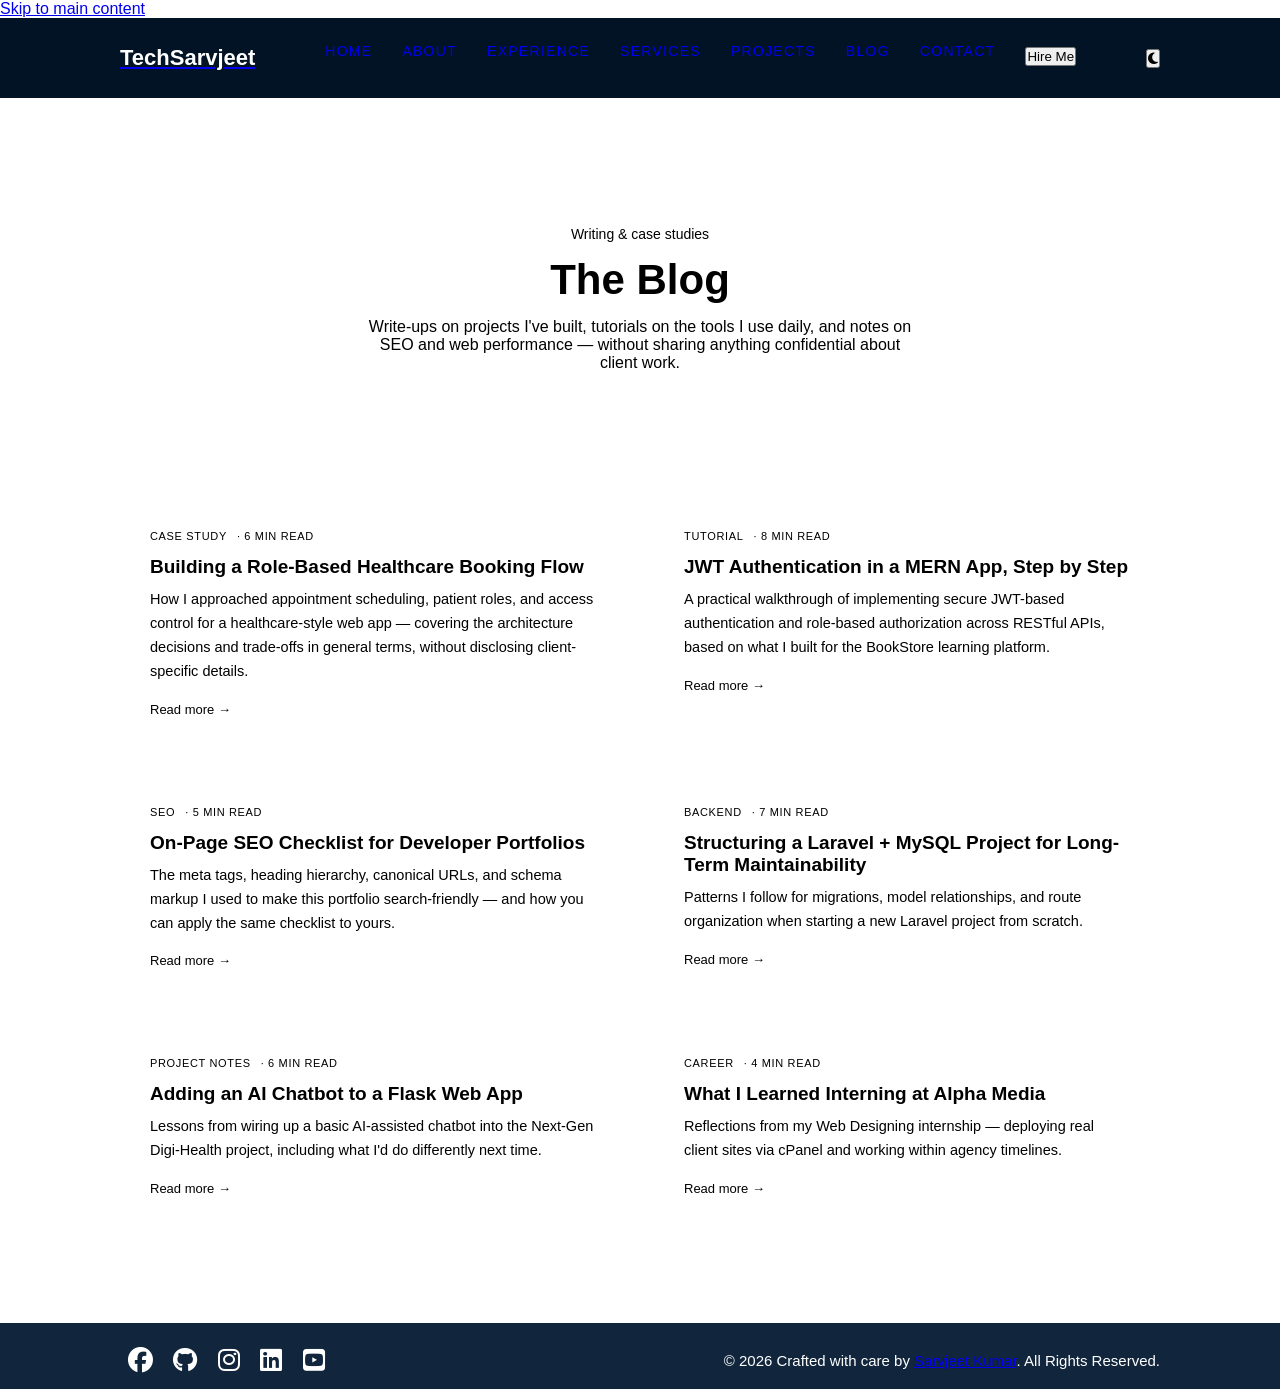
==== commit 674f4489: "Update blog.html" ====
--- a/blog.html
+++ b/blog.html
@@ -2,542 +2,276 @@
 <html lang="en">
 
 <head>
-   <meta charset="UTF-8">
+    <meta charset="UTF-8">
     <meta name="viewport" content="width=device-width, initial-scale=1.0">
 
-    <title>Blog | Sarvjeet Kumar – Web Development & Coding</title>
-
-    <!-- SEO Meta -->
-    <meta name="description" content="Read blogs by Sarvjeet Kumar on web development, HTML, CSS, JavaScript, React, projects and learning journey.">
-    <meta name="keywords" content="Web Development Blog, HTML CSS Blog, JavaScript Blog, React Blog, Coding Blog, Sarvjeet Kumar Blog, Programming Tutorials">
-    <meta name="author" content="Sarvjeet Kumar">
+    <title>Blog | Sarvjeet Kumar — Full Stack Web Developer</title>
+    <meta name="title" content="Blog | Sarvjeet Kumar — Full Stack Web Developer">
+    <meta name="description"
+        content="Case studies, tutorials, and SEO notes from Sarvjeet Kumar, a Full Stack Web Developer in New Delhi working with PHP, Laravel, MySQL, and the MERN stack.">
+    <meta name="keywords" content="Sarvjeet Kumar blog, PHP Laravel tutorials, MERN stack case studies, web developer blog India">
     <meta name="robots" content="index, follow">
-
-    <!-- Open Graph -->
-    <meta property="og:title" content="Web Development Blog | Sarvjeet Kumar">
-    <meta property="og:description" content="Tutorials, tips and projects on modern web development.">
+    <link rel="canonical" href="https://sarvjeet987.github.io/portfolio/blog.html" />
+
+    <meta property="og:type" content="website">
     <meta property="og:url" content="https://sarvjeet987.github.io/portfolio/blog.html">
-    <meta property="og:type" content="article">
-
-    <!-- Styles -->
+    <meta property="og:title" content="Blog | Sarvjeet Kumar — Full Stack Web Developer">
+    <meta property="og:description" content="Case studies, tutorials, and SEO notes from a Full Stack Web Developer in New Delhi.">
+    <meta property="og:image" content="https://sarvjeet987.github.io/portfolio/og-image.jpg">
+
+    <meta name="theme-color" content="#021326">
+
     <link rel="stylesheet" href="style.css">
-    <link rel="icon" type="image/x-icon" href="fav-icon.png">
+    <link rel="stylesheet" href="https://cdnjs.cloudflare.com/ajax/libs/font-awesome/6.4.2/css/all.min.css">
+    <link rel="icon" type="image/png" href="fav-icon.png">
+
+    <script type="application/ld+json">
+    {
+      "@context": "https://schema.org",
+      "@type": "Blog",
+      "name": "TechSarvjeet Blog",
+      "url": "https://sarvjeet987.github.io/portfolio/blog.html",
+      "author": {
+        "@type": "Person",
+        "name": "Sarvjeet Kumar"
+      }
+    }
+    </script>
 
     <style>
-        :root {
-            --primary-color: #007bff;
-            --secondary-color: #28a745;
-            --background-color: #021326;
-            --card-bg: #09223D;
-            --text-light: #f8f9fa;
-            --text-muted: #adb5bd;
-            --shadow-color: rgba(0, 0, 0, 0.5);
-            --modal-bg: #112a45;
-            --overlay-color: rgba(0, 0, 0, 0.8);
-        }
-
-        * {
-            margin: 0;
-            padding: 0;
-            box-sizing: border-box;
-        }
-
-        body {
-            font-family: 'Segoe UI', Tahoma, Geneva, Verdana, sans-serif;
-            background-color: var(--background-color);
-            line-height: 1.6;
-            color: var(--text-light);
-        }
-
-        .container {
-            max-width: 1200px;
+        .blog-hero {
+            padding: 8rem 7.5rem 4rem;
+            background-color: var(--bg-0);
+            text-align: center;
+        }
+
+        .blog-hero .eyebrow-mono {
+            font-family: var(--font-mono);
+            font-size: 14px;
+            color: var(--brand-red);
+            display: block;
+            margin-bottom: 14px;
+        }
+
+        .blog-hero h1 {
+            font-size: 42px;
+            color: var(--text-hi);
+            margin-bottom: 14px;
+        }
+
+        .blog-hero p {
+            color: var(--text-mid);
+            max-width: 560px;
             margin: 0 auto;
-            padding: 0 15px;
-        }
-
-        .blog-section {
-            padding: 80px 0;
-        }
-
-        .section-title {
-            text-align: center;
-            font-size: 2.8em;
-            margin-bottom: 5px;
-            color: var(--text-light);
-        }
-
-        .section-subtitle {
-            text-align: center;
-            font-size: 1.1em;
-            color: var(--text-muted);
-            margin-bottom: 30px;
-        }
-
-        .filter-bar {
-            text-align: center;
-            margin-bottom: 40px;
-            overflow-x: auto;
-            white-space: nowrap;
-            padding-bottom: 10px;
-        }
-
-        .filter-btn {
-            background-color: #173753;
-            color: var(--text-light);
-            border: none;
-            padding: 8px 18px;
-            margin: 0 5px;
-            border-radius: 20px;
-            cursor: pointer;
-            font-weight: 600;
-            transition: all 0.3s ease;
-            display: inline-block;
-        }
-
-        .filter-btn:hover {
-            background-color: #254d6f;
-        }
-
-        .filter-btn.active {
-            background-color: var(--primary-color);
-            color: white;
-            box-shadow: 0 4px 8px rgba(0, 123, 255, 0.5);
+            font-size: 16px;
+        }
+
+        .blog-list {
+            background-color: var(--bg-1);
+            padding: 4rem 7.5rem 6rem;
         }
 
         .blog-grid {
             display: grid;
-            grid-template-columns: repeat(auto-fit, minmax(300px, 1fr));
-            gap: 30px;
-        }
-
-        .blog-card {
-            display: block;
-            background: var(--card-bg);
-            border-radius: 12px;
-            overflow: hidden;
+            grid-template-columns: repeat(2, 1fr);
+            gap: 28px;
+            max-width: 1100px;
+            margin: 0 auto;
+        }
+
+        .blog-post-card {
+            background: var(--bg-card);
+            border: 1px solid var(--border-subtle);
+            border-radius: var(--radius-md);
+            padding: 30px;
+            transition: border-color 0.3s ease, transform 0.3s ease;
+        }
+
+        .blog-post-card:hover {
+            border-color: var(--brand-red);
+            transform: translateY(-4px);
+        }
+
+        .blog-post-card .meta {
+            display: flex;
+            gap: 10px;
+            align-items: center;
+            margin-bottom: 14px;
+            font-family: var(--font-mono);
+            font-size: 11px;
+            color: var(--text-low);
+            text-transform: uppercase;
+            letter-spacing: 0.06em;
+        }
+
+        .blog-post-card .meta .tag {
+            color: var(--brand-red);
+        }
+
+        .blog-post-card h2 {
+            font-size: 19px;
+            color: var(--text-hi);
+            margin-bottom: 10px;
+        }
+
+        .blog-post-card p {
+            color: var(--text-mid);
+            font-size: 14.5px;
+            line-height: 1.65;
+            margin-bottom: 16px;
+        }
+
+        .blog-post-card .read-more {
+            font-family: var(--font-mono);
+            font-size: 13px;
+            color: var(--accent-blue);
             text-decoration: none;
-            color: inherit;
-            box-shadow: 0 6px 15px var(--shadow-color);
-            transition: all 0.4s ease;
-            opacity: 0;
-            transform: translateY(20px);
-        }
-
-        .blog-card:hover {
-            transform: translateY(-8px);
-            box-shadow: 0 12px 25px var(--shadow-color);
-        }
-
-        .card-image-wrapper {
-            height: 200px;
-            overflow: hidden;
-        }
-
-        .card-image {
-            width: 100%;
-            height: 100%;
-            object-fit: cover;
-            transition: transform 0.4s ease;
-        }
-
-        .blog-card:hover .card-image {
-            transform: scale(1.05);
-        }
-
-        .card-content {
-            padding: 20px 25px;
-        }
-
-        .card-tag {
-            font-size: 0.75em;
-            padding: 5px 12px;
-            border-radius: 4px;
-            margin-bottom: 10px;
-            font-weight: 700;
-            text-transform: uppercase;
-            display: inline-block;
-        }
-
-        .tag-pro {
-            background-color: #004d99;
-            color: #90c7ff;
-        }
-
-        .tag-student {
-            background-color: #7d5200;
-            color: #ffeb99;
-        }
-
-        .tag-insight {
-            background-color: #4a198c;
-            color: #e9b3ff;
-        }
-
-        .card-title {
-            font-size: 1.3em;
-            color: var(--text-light);
-            margin: 0 0 10px 0;
-            font-weight: 700;
-        }
-
-        .card-snippet {
-            font-size: 0.95em;
-            color: var(--text-muted);
-            margin-bottom: 15px;
-            overflow: hidden;
-            display: -webkit-box;
-            -webkit-line-clamp: 3;
-            -webkit-box-orient: vertical;
-        }
-
-        .card-meta {
-            font-size: 0.85em;
-            color: var(--text-muted);
-            border-top: 1px solid #173753;
-            padding-top: 15px;
-        }
-
-        .view-all {
-            text-align: center;
-            margin-top: 50px;
-        }
-
-        .view-all-button {
-            background-color: var(--secondary-color);
-            color: white;
-            padding: 12px 30px;
-            border-radius: 8px;
+        }
+
+        .blog-post-card .read-more:hover {
+            text-decoration: underline;
+        }
+
+        .blog-back {
+            display: inline-flex;
+            align-items: center;
+            gap: 8px;
+            color: var(--text-mid);
             text-decoration: none;
-            font-weight: bold;
-            font-size: 1.1em;
-            transition: background-color 0.3s;
-        }
-
-        .view-all-button:hover {
-            background-color: #218838;
-        }
-
-        /* --- NEW POPUP STYLES --- */
-        .welcome-modal {
-            position: fixed;
-            top: 0;
-            left: 0;
-            width: 100%;
-            height: 100%;
-            background-color: var(--overlay-color);
-            display: flex;
-            justify-content: center;
-            align-items: center;
-            z-index: 1000;
-            visibility: hidden;
-            opacity: 0;
-            transition: opacity 0.3s ease, visibility 0.3s ease;
-        }
-
-        .welcome-modal.show {
-            visibility: visible;
-            opacity: 1;
-        }
-
-        .modal-content {
-            background-color: var(--modal-bg);
-            color: var(--text-light);
-            padding: 40px;
-            border-radius: 10px;
-            width: 90%;
-            max-width: 450px;
-            position: relative;
-            box-shadow: 0 10px 30px var(--shadow-color);
-            transform: scale(0.9);
-            transition: transform 0.3s ease;
-            text-align: center;
-            border: 1px solid #007bff;
-            /* Primary color border for style */
-        }
-
-        .welcome-modal.show .modal-content {
-            transform: scale(1);
-        }
-
-        .close-btn {
-            position: absolute;
-            top: 15px;
-            right: 15px;
-            color: var(--text-muted);
-            font-size: 1.5em;
-            font-weight: bold;
-            cursor: pointer;
-            transition: color 0.2s;
-            border: none;
-            background: none;
-        }
-
-        .close-btn:hover {
-            color: var(--primary-color);
-        }
-
-        .modal-title {
-            color: var(--primary-color);
-            margin-bottom: 15px;
-            font-size: 2em;
-            font-weight: 700;
-        }
-
-        .modal-body {
-            font-size: 1.1em;
-            margin-bottom: 25px;
-            line-height: 1.5;
-        }
-
-        .modal-body p {
-            margin-bottom: 10px;
-        }
-
-        /* --- END POPUP STYLES --- */
-
-
-        @media (max-width: 768px) {
-            .blog-section {
-                padding: 60px 0;
+            font-size: 14px;
+            margin-bottom: 40px;
+        }
+
+        .blog-back:hover {
+            color: var(--brand-red);
+        }
+
+        @media (max-width:1080px) {
+            .blog-hero {
+                padding: 5rem 20px 3rem;
             }
 
-            .section-title {
-                font-size: 2em;
+            .blog-list {
+                padding: 3rem 20px 4rem;
             }
 
             .blog-grid {
                 grid-template-columns: 1fr;
             }
-
-            .card-title {
-                font-size: 1.15em;
-            }
         }
     </style>
 </head>
 
 <body>
-
-    <div id="welcomeModal" class="welcome-modal">
-        <div class="modal-content">
-            <button class="close-btn" aria-label="Close Modal">&times;</button>
-            <h3 class="modal-title">👋 Welcome to My Blog!</h3>
-            <div class="modal-body">
-                <p>I'm glad you stopped by! Here you'll find technical articles and insights from my work at **Gencare New Delhi and my student learning journey.</p>
-                <p>Use the filter buttons above to explore my Professional Projects and Industry Insights.</p>
-            </div>
-            <a href="#" class="view-all-button" onclick="closeModal(event)">Start Reading →</a>
+    <a href="#main-content" class="skip-link">Skip to main content</a>
+
+    <nav aria-label="Primary navigation">
+        <div class="logo">
+            <a href="index.html" aria-label="TechSarvjeet home">
+                <h1>Tech<span class="logo-dot">Sarvjeet</span></h1>
+            </a>
         </div>
-    </div>
-    <section class="blog-section">
-        <div class="container">
-            <h2 class="section-title">✨ My Blog Posts</h2>
-            <p class="section-subtitle">Enhanced my ability to adapt quickly, solve problems, and work in a fast-paced professional environment.</p>
-
-            <div class="filter-bar">
-                <button class="filter-btn active" data-filter="all">All Posts</button>
-                <button class="filter-btn" data-filter="professional">🏢 Frontend Projects</button>
-                <button class="filter-btn" data-filter="student">🎓 Student Life & Learning</button>
-                <button class="filter-btn" data-filter="insight">💡 Industry Insights</button>
-            </div>
-
-            <div class="blog-grid" id="blog-posts-container">
-
-                <a href="#" class="blog-card" data-category="professional">
-                    <div class="card-image-wrapper">
-                        <img src="mfs-1.png" alt="Modern Foam Solution Project Image" class="card-image">
-                    </div>
-                    <div class="card-content">
-                        <span class="card-tag tag-pro">🏢 Project Showcase</span>
-                        <h3 class="card-title">Frontend Strategy for 'Modern Foam Solution': Design to Deployment</h3>
-                        <p class="card-snippet">A deep dive into how I built the **responsive UI** for this client
-                            project, focusing on performance and cross-browser compatibility.</p>
-                        <div class="card-meta">
-                            <span>🗓️ Alpha Media | Nov 2025</span>
-                        </div>
-                    </div>
-                </a>
-
-                <a href="#" class="blog-card" data-category="professional">
-                    <div class="card-image-wrapper">
-                        <img src="rss-2.png" alt="Radiant Safety System Project Image" class="card-image">
-                    </div>
-                    <div class="card-content">
-                        <span class="card-tag tag-pro">🏢 Technical Case Study</span>
-                        <h3 class="card-title">Creating Real-time Dashboards for 'Radiant Safety System' with
-                            [Technology Name]</h3>
-                        <p class="card-snippet">Challenges and solutions in integrating real-time data feeds into the
-                            user interface of this critical safety system using [Your Framework/Library].</p>
-                        <div class="card-meta">
-                            <span>🗓️ Alpha Media | Oct 2025</span>
-                        </div>
-                    </div>
-                </a>
-
-                <a href="#" class="blog-card" data-category="professional">
-                    <div class="card-image-wrapper">
-                        <img src="hpqis-3.png" alt="Hospiquip System Project Image" class="card-image">
-                    </div>
-                    <div class="card-content">
-                        <span class="card-tag tag-pro">🏢 UX/Accessibility</span>
-                        <h3 class="card-title">Ensuring Accessibility in the 'Hospiquip System' Frontend</h3>
-                        <p class="card-snippet">My approach to building a highly usable and accessible interface for a
-                            healthcare client base, focusing on complex forms and navigation.</p>
-                        <div class="card-meta">
-                            <span>🗓️ Alpha Media | Dec 2025</span>
-                        </div>
-                    </div>
-                </a>
-
-                <a href="#" class="blog-card" data-category="student">
-                    <div class="card-image-wrapper">
-                        <img src="du-role-4.png" alt="Student Learning Image" class="card-image">
-                    </div>
-                    <div class="card-content">
-                        <span class="card-tag tag-student">🎓 Student Life</span>
-                        <h3 class="card-title">Managing the Dual Roles: Student and Frontend Engineer at Alpha Media
-                        </h3>
-                        <p class="card-snippet">Practical tips and personal growth lessons on balancing college
-                            deadlines, learning new technologies, and contributing to real client projects.</p>
-                        <div class="card-meta">
-                            <span>🗓️ Personal Insight | Nov 2025</span>
-                        </div>
-                    </div>
-                </a>
-
-                <a href="#" class="blog-card" data-category="insight">
-                    <div class="card-image-wrapper">
-                        <img src="al-5.png" alt="AI in Frontend Image" class="card-image">
-                    </div>
-                    <div class="card-content">
-                        <span class="card-tag tag-insight">💡 Industry Insights</span>
-                        <h3 class="card-title">The Rise of AI in UI/UX: Frontend Engineer's Guide to Copilots</h3>
-                        <p class="card-snippet">Examining how AI tools are changing the workflow for developers—from
-                            code
-                            generation to automated testing—and how to stay relevant.</p>
-                        <div class="card-meta">
-                            <span>🗓️ Tech Trend | Dec 2025</span>
-                        </div>
-                    </div>
-                </a>
-                <a href="#" class="blog-card" data-category="professional">
-                    <div class="card-image-wrapper">
-                        <img src="kf-system-6.png" alt="AI in Frontend Image" class="card-image">
-                    </div>
-                    <div class="card-content">
-                        <span class="card-tag tag-insight">💡 Furniture Insights</span>
-                        <h3 class="card-title">Why KF Systems is a Trusted Name in Furniture Industry</h3>
-                        <p class="card-snippet">With years of experience and industry expertise, KF Systems has built a
-                            strong reputation for quality and reliability. Under the leadership of Mr. Rahul Kumar, the
-                            company consistently delivers furniture that meets high standards of durability, design, and
-                            customer satisfaction across India.</p>
-                        <div class="card-meta">
-                            <span>🗓️ Tech Trend | Jan 2026</span>
-                        </div>
-                    </div>
-                </a>
-                <a href="#" class="blog-card" data-category="professional">
-                    <div class="card-image-wrapper">
-                        <img src="paper-mart-7.png" alt="AI in Frontend Image" class="card-image">
-                    </div>
-                    <div class="card-content">
-                        <span class="card-tag tag-insight">🏢 Industry Insights</span>
-                        <h3 class="card-title">Quality Paper Boards for Packaging Excellence</h3>
-                        <p class="card-snippet">Our duplex boards and folding box boards are widely used in high-quality
-                            packaging applications. Axis Paper Mart focuses on supplying boards that offer excellent
-                            strength, printability, and durability, helping brands create attractive and reliable
-                            packaging solutions.</p>
-                        <div class="card-meta">
-                            <span>🗓️ Tech Trend | Jan 2026</span>
-                        </div>
-                    </div>
-                </a>
-            </div>
-
-            <div class="view-all">
-                <a href="index.html" class="view-all-button">Go to home →</a>
+        <ul id="menuList">
+            <li><a href="index.html#hom" class="cool-link">Home</a></li>
+            <li><a href="index.html#about" class="cool-link">About</a></li>
+            <li><a href="index.html#experience" class="cool-link">Experience</a></li>
+            <li><a href="index.html#servisess" class="cool-link">Services</a></li>
+            <li><a href="index.html#proj" class="cool-link">Projects</a></li>
+            <li><a href="blog.html" class="cool-link active">Blog</a></li>
+            <li><a href="index.html#contactME" class="cool-link">Contact</a></li>
+            <li><a href="index.html#contactME"><button id="hireBtn">Hire Me</button></a></li>
+        </ul>
+        <div class="nav-actions">
+            <button class="theme-toggle" id="themeToggle" aria-label="Toggle light and dark theme"><i class="fa-solid fa-moon" id="themeIcon"></i></button>
+            <div class="menuIcon">
+                <button id="menuToggleBtn" aria-label="Toggle navigation menu" aria-expanded="false" aria-controls="menuList">
+                    <i class="fa-solid fa-bars"></i>
+                </button>
             </div>
         </div>
-    </section>
-
-    <script>
-        // Function to show the modal
-        function showModal() {
-            const modal = document.getElementById('welcomeModal');
-            // Check if the user has already seen the modal in this session
-            if (!sessionStorage.getItem('modalSeen')) {
-                modal.classList.add('show');
-            }
-        }
-
-        // Function to close the modal
-        function closeModal(event) {
-            // Prevent default action if it's an <a> tag click
-            if (event && event.preventDefault) {
-                event.preventDefault();
-            }
-            const modal = document.getElementById('welcomeModal');
-            modal.classList.remove('show');
-            // Set a flag so the modal doesn't show again on reload (for this session)
-            sessionStorage.setItem('modalSeen', 'true');
-        }
-
-        function animateCards() {
-            const cards = document.querySelectorAll('.blog-card');
-            cards.forEach((card, index) => {
-                card.style.transitionDelay = `${index * 0.1}s`;
-                card.style.opacity = '1';
-                card.style.transform = 'translateY(0)';
-            });
-        }
-
-        function setupFiltering() {
-            const filterBtns = document.querySelectorAll('.filter-btn');
-            const blogCards = document.querySelectorAll('.blog-card');
-
-            filterBtns.forEach(btn => {
-                btn.addEventListener('click', () => {
-                    filterBtns.forEach(b => b.classList.remove('active'));
-                    btn.classList.add('active');
-
-                    const filterValue = btn.getAttribute('data-filter');
-
-                    blogCards.forEach(card => {
-                        const cardCategory = card.getAttribute('data-category');
-
-                        if (filterValue === 'all' || filterValue === cardCategory) {
-                            card.style.display = 'block';
-                            setTimeout(() => {
-                                card.style.opacity = '1';
-                                card.style.transform = 'translateY(0)';
-                            }, 50);
-                        } else {
-                            card.style.opacity = '0';
-                            card.style.transform = 'translateY(20px)';
-                            setTimeout(() => {
-                                card.style.display = 'none';
-                            }, 400);
-                        }
-                    });
-                });
-            });
-
-            // Event listener for the close button
-            document.querySelector('.close-btn').addEventListener('click', closeModal);
-        }
-
-        document.addEventListener('DOMContentLoaded', () => {
-            animateCards();
-            setupFiltering();
-            // Show the modal after all elements are loaded
-            showModal();
-        });
-    </script>
-
+    </nav>
+
+    <main id="main-content">
+        <section class="blog-hero">
+            <span class="eyebrow-mono">Writing &amp; case studies</span>
+            <h1>The Blog</h1>
+            <p>Write-ups on projects I've built, tutorials on the tools I use daily, and notes on SEO and web
+                performance — without sharing anything confidential about client work.</p>
+        </section>
+
+        <section class="blog-list" aria-label="Blog posts">
+            <div class="blog-grid">
+
+                <article class="blog-post-card">
+                    <div class="meta"><span class="tag">Case Study</span> · 6 min read</div>
+                    <h2>Building a Role-Based Healthcare Booking Flow</h2>
+                    <p>How I approached appointment scheduling, patient roles, and access control for a
+                        healthcare-style web app — covering the architecture decisions and trade-offs in general
+                        terms, without disclosing client-specific details.</p>
+                    <a href="#" class="read-more">Read more →</a>
+                </article>
+
+                <article class="blog-post-card">
+                    <div class="meta"><span class="tag">Tutorial</span> · 8 min read</div>
+                    <h2>JWT Authentication in a MERN App, Step by Step</h2>
+                    <p>A practical walkthrough of implementing secure JWT-based authentication and role-based
+                        authorization across RESTful APIs, based on what I built for the BookStore learning
+                        platform.</p>
+                    <a href="#" class="read-more">Read more →</a>
+                </article>
+
+                <article class="blog-post-card">
+                    <div class="meta"><span class="tag">SEO</span> · 5 min read</div>
+                    <h2>On-Page SEO Checklist for Developer Portfolios</h2>
+                    <p>The meta tags, heading hierarchy, canonical URLs, and schema markup I used to make this
+                        portfolio search-friendly — and how you can apply the same checklist to yours.</p>
+                    <a href="#" class="read-more">Read more →</a>
+                </article>
+
+                <article class="blog-post-card">
+                    <div class="meta"><span class="tag">Backend</span> · 7 min read</div>
+                    <h2>Structuring a Laravel + MySQL Project for Long-Term Maintainability</h2>
+                    <p>Patterns I follow for migrations, model relationships, and route organization when starting a
+                        new Laravel project from scratch.</p>
+                    <a href="#" class="read-more">Read more →</a>
+                </article>
+
+                <article class="blog-post-card">
+                    <div class="meta"><span class="tag">Project Notes</span> · 6 min read</div>
+                    <h2>Adding an AI Chatbot to a Flask Web App</h2>
+                    <p>Lessons from wiring up a basic AI-assisted chatbot into the Next-Gen Digi-Health project,
+                        including what I'd do differently next time.</p>
+                    <a href="#" class="read-more">Read more →</a>
+                </article>
+
+                <article class="blog-post-card">
+                    <div class="meta"><span class="tag">Career</span> · 4 min read</div>
+                    <h2>What I Learned Interning at Alpha Media</h2>
+                    <p>Reflections from my Web Designing internship — deploying real client sites via cPanel and
+                        working within agency timelines.</p>
+                    <a href="#" class="read-more">Read more →</a>
+                </article>
+
+            </div>
+        </section>
+    </main>
+
+    <footer>
+        <div class="footer">
+            <div class="social-icons">
+                <a href="https://www.facebook.com/profile.php?id=100068092726962" target="_blank" rel="noopener noreferrer" aria-label="Facebook"><i class="fa-brands fa-facebook"></i></a>
+                <a href="https://github.com/Sarvjeet987" target="_blank" rel="noopener noreferrer" aria-label="GitHub"><i class="fa-brands fa-github"></i></a>
+                <a href="https://www.instagram.com/sarvjeet_k.s/" target="_blank" rel="noopener noreferrer" aria-label="Instagram"><i class="fa-brands fa-instagram"></i></a>
+                <a href="https://www.linkedin.com/in/%F0%9D%97%A6%F0%9D%97%AE%F0%9D%97%BF%F0%9D%98%83%F0%9D%97%B7%F0%9D%97%B2%F0%9D%97%B2%F0%9D%98%81-%F0%9D%97%9E%F0%9D%98%82%F0%9D%97%BA%F0%9D%97%AE%F0%9D%97%BF-4b0488251/" target="_blank" rel="noopener noreferrer" aria-label="LinkedIn"><i class="fa-brands fa-linkedin"></i></a>
+                <a href="https://www.youtube.com/@techsarvjeet123" target="_blank" rel="noopener noreferrer" aria-label="YouTube"><i class="fa-brands fa-square-youtube"></i></a>
+            </div>
+            <div class="text">
+                <p>© 2026 Crafted with care by <a href="index.html">Sarvjeet Kumar</a>. All Rights Reserved.</p>
+            </div>
+        </div>
+    </footer>
+
+    <script src="script.js"></script>
 </body>
 
 </html>
-
-
-
-
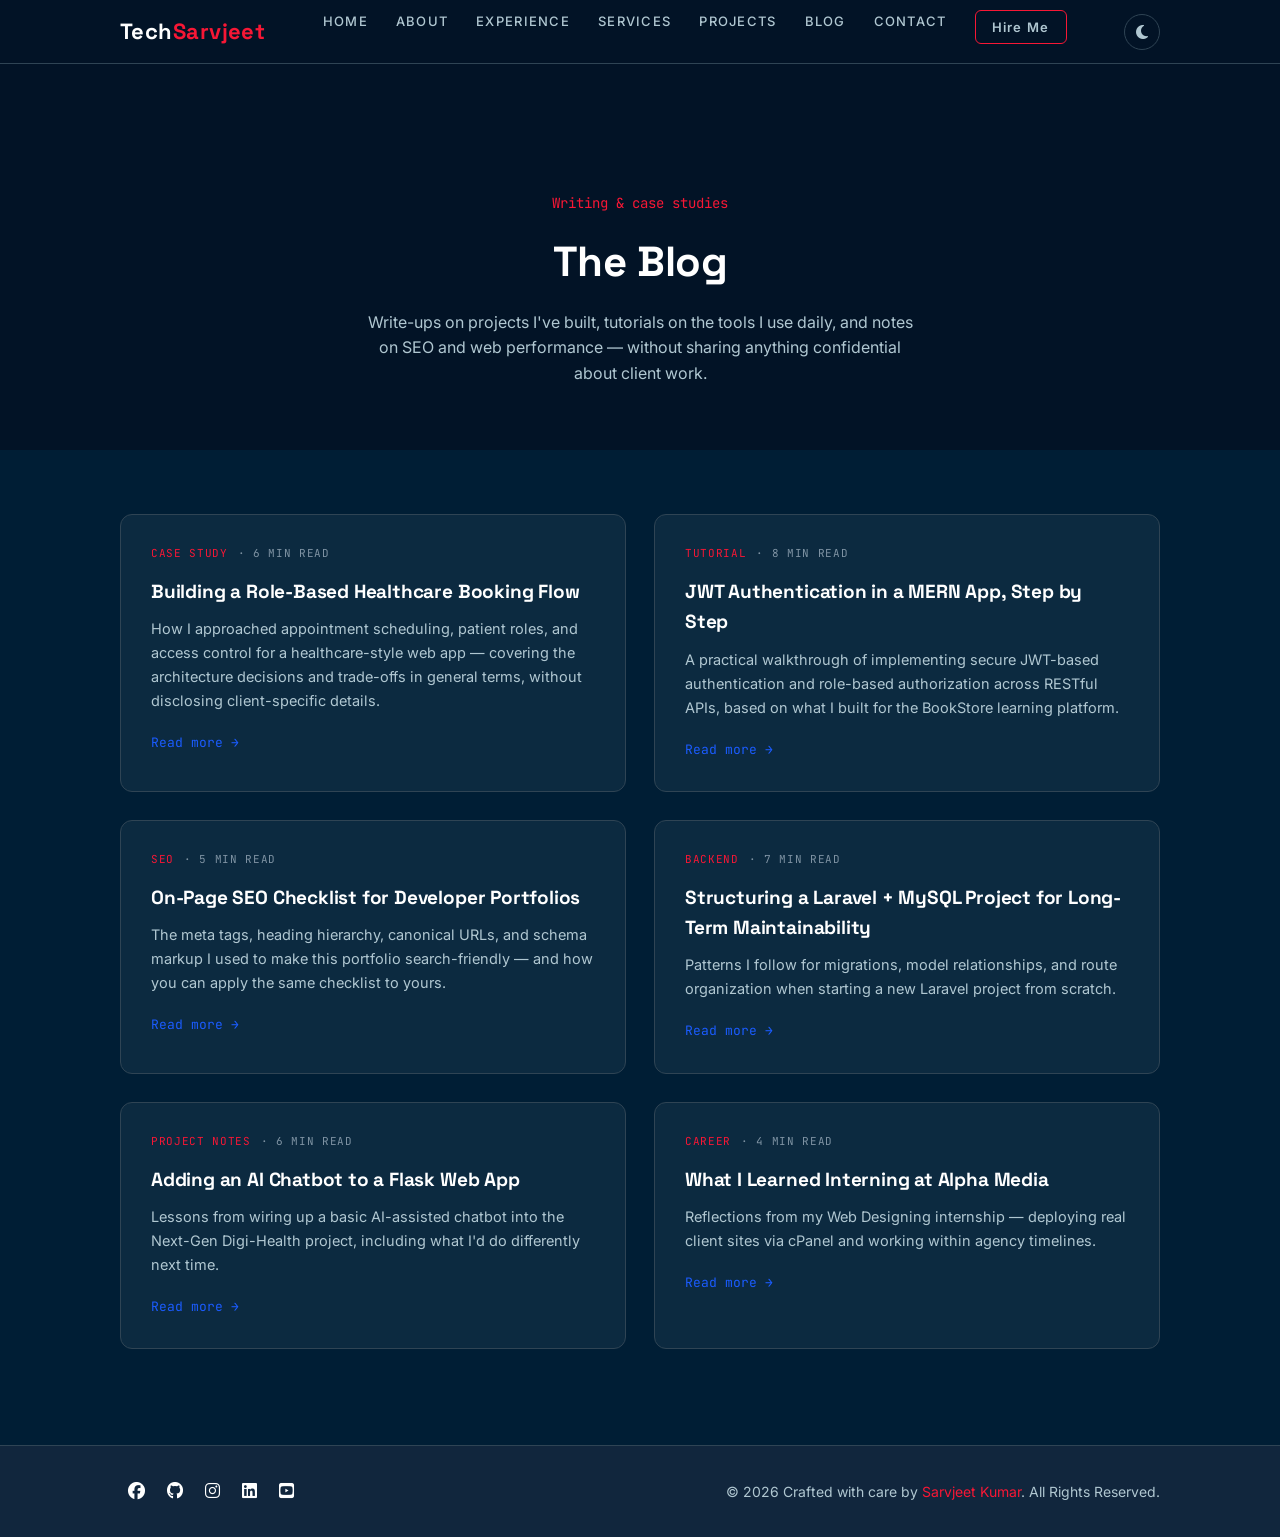
==== commit 9515a2d4: "Fix HTML formatting and update blog content" ====
--- a/blog.html
+++ b/blog.html
@@ -261,9 +261,9 @@
             <div class="social-icons">
                 <a href="https://www.facebook.com/profile.php?id=100068092726962" target="_blank" rel="noopener noreferrer" aria-label="Facebook"><i class="fa-brands fa-facebook"></i></a>
                 <a href="https://github.com/Sarvjeet987" target="_blank" rel="noopener noreferrer" aria-label="GitHub"><i class="fa-brands fa-github"></i></a>
-                <a href="https://www.instagram.com/sarvjeet_k.s/" target="_blank" rel="noopener noreferrer" aria-label="Instagram"><i class="fa-brands fa-instagram"></i></a>
+                <a href="https://www.instagram.com/techsarvjeet/?hl=en" target="_blank" rel="noopener noreferrer" aria-label="Instagram"><i class="fa-brands fa-instagram"></i></a>
                 <a href="https://www.linkedin.com/in/%F0%9D%97%A6%F0%9D%97%AE%F0%9D%97%BF%F0%9D%98%83%F0%9D%97%B7%F0%9D%97%B2%F0%9D%97%B2%F0%9D%98%81-%F0%9D%97%9E%F0%9D%98%82%F0%9D%97%BA%F0%9D%97%AE%F0%9D%97%BF-4b0488251/" target="_blank" rel="noopener noreferrer" aria-label="LinkedIn"><i class="fa-brands fa-linkedin"></i></a>
-                <a href="https://www.youtube.com/@techsarvjeet123" target="_blank" rel="noopener noreferrer" aria-label="YouTube"><i class="fa-brands fa-square-youtube"></i></a>
+                <a href="https://youtube.com/@tech.sarvjeet?si=l_ByVPaYG1SvGUt9" target="_blank" rel="noopener noreferrer" aria-label="YouTube"><i class="fa-brands fa-square-youtube"></i></a>
             </div>
             <div class="text">
                 <p>© 2026 Crafted with care by <a href="index.html">Sarvjeet Kumar</a>. All Rights Reserved.</p>
--- a/style.css
+++ b/style.css
@@ -1,60 +1,279 @@
-* {
+/* ==========================================================================
+   TechSarvjeet Portfolio — Stylesheet
+   Design tokens: navy/near-black base, red brand accent, blue interactive accent
+   Type: Space Grotesk (display) + Inter (body) + JetBrains Mono (labels/code)
+   ========================================================================== */
+
+@import url('https://fonts.googleapis.com/css2?family=Space+Grotesk:wght@500;600;700&family=Inter:wght@400;500;600;700&family=JetBrains+Mono:wght@400;500;600&display=swap');
+
+:root {
+    /* Dark theme (default) */
+    --bg-0: #021326;
+    /* deepest navy - nav / hero / services / certificates */
+    --bg-1: #001e35;
+    /* about / project / education / testimonials / experience / contact */
+    --bg-card: #0c2a40;
+    --bg-card-alt: #09223d;
+    --bg-elevated: #11263d;
+
+    --text-hi: #ffffff;
+    --text-mid: #b0c7d1;
+    --text-low: #7f93a3;
+
+    --brand-red: #f71735;
+    --brand-red-deep: #e01b24;
+    --accent-blue: #1b5cff;
+    --accent-gold: #ffb020;
+
+    --border-subtle: #2f4454;
+    --border-strong: #3a5169;
+
+    --shadow-soft: 0 5px 15px rgba(0, 0, 0, 0.25);
+    --shadow-deep: 0 10px 30px rgba(0, 0, 0, 0.45);
+
+    --radius-sm: 8px;
+    --radius-md: 12px;
+    --radius-lg: 20px;
+
+    --font-display: "Space Grotesk", "Inter", sans-serif;
+    --font-body: "Inter", sans-serif;
+    --font-mono: "JetBrains Mono", monospace;
+
+    color-scheme: dark;
+}
+
+[data-theme="light"] {
+    --bg-0: #f4f7fa;
+    --bg-1: #ffffff;
+    --bg-card: #ffffff;
+    --bg-card-alt: #eef3f7;
+    --bg-elevated: #ffffff;
+
+    --text-hi: #0b1b2b;
+    --text-mid: #3d5063;
+    --text-low: #66798a;
+
+    --border-subtle: #d8e1e8;
+    --border-strong: #c3d0da;
+
+    --shadow-soft: 0 5px 15px rgba(15, 35, 55, 0.08);
+    --shadow-deep: 0 15px 35px rgba(15, 35, 55, 0.12);
+
+    color-scheme: light;
+}
+
+/* ==========================================================================
+   Reset & base
+   ========================================================================== */
+
+*,
+*::before,
+*::after {
     padding: 0;
     margin: 0;
-    font-family: "Inter", sans-serif;
-}
+    box-sizing: border-box;
+}
+
+html {
+    scroll-behavior: smooth;
+}
+
+@media (prefers-reduced-motion: reduce) {
+
+    html,
+    * {
+        scroll-behavior: auto !important;
+        animation-duration: 0.01ms !important;
+        animation-iteration-count: 1 !important;
+        transition-duration: 0.01ms !important;
+    }
+}
+
+body {
+    font-family: var(--font-body);
+    background-color: var(--bg-0);
+    color: var(--text-hi);
+    line-height: 1.6;
+    transition: background-color 0.3s ease, color 0.3s ease;
+}
+
+img {
+    max-width: 100%;
+    display: block;
+}
+
+a {
+    color: inherit;
+}
+
+ul {
+    list-style: none;
+}
+
+button {
+    font-family: inherit;
+    cursor: pointer;
+}
+
+input,
+textarea {
+    font-family: inherit;
+}
+
+h1, h2, h3, h4 {
+    font-family: var(--font-display);
+    letter-spacing: -0.01em;
+}
+
+/* Skip link — accessibility */
+.skip-link {
+    position: absolute;
+    left: -999px;
+    top: auto;
+    background: var(--accent-blue);
+    color: #fff;
+    padding: 12px 20px;
+    z-index: 10000;
+    border-radius: 0 0 8px 0;
+    font-weight: 600;
+}
+
+.skip-link:focus {
+    left: 0;
+    top: 0;
+}
+
+/* Visible keyboard focus everywhere */
+a:focus-visible,
+button:focus-visible,
+input:focus-visible,
+textarea:focus-visible,
+[tabindex]:focus-visible {
+    outline: 2px solid var(--accent-blue);
+    outline-offset: 3px;
+    border-radius: 4px;
+}
+
+.visually-hidden {
+    position: absolute;
+    width: 1px;
+    height: 1px;
+    overflow: hidden;
+    clip: rect(0 0 0 0);
+    white-space: nowrap;
+}
+
+/* ==========================================================================
+   Section title pattern (shared)
+   ========================================================================== */
+
+.section-eyebrow {
+    display: block;
+    font-family: var(--font-mono);
+    font-size: 13px;
+    letter-spacing: 0.15em;
+    text-transform: uppercase;
+    color: var(--brand-red);
+    text-align: center;
+    margin-bottom: 10px;
+}
+
+.section-title {
+    display: flex;
+    align-items: center;
+    justify-content: center;
+    gap: 14px;
+    padding: 6px 0 60px;
+}
+
+.section-title h2 {
+    color: var(--text-hi);
+    font-size: clamp(24px, 5vw, 32px);
+    letter-spacing: 0.02em;
+    font-weight: 700;
+}
+
+.section-title .line {
+    width: 40px;
+    height: 3px;
+    background-color: var(--brand-red);
+}
+
+.section-pad {
+    padding: 90px 7.5rem;
+}
+
+@media (max-width:1000px) {
+    .section-pad {
+        padding: 60px 24px;
+    }
+}
+
+@media (max-width:480px) {
+    .section-pad {
+        padding: 48px 18px;
+    }
+
+    .section-title {
+        padding-bottom: 40px;
+        gap: 10px;
+    }
+}
+
+/* ==========================================================================
+   Nav
+   ========================================================================== */
 
 nav {
     padding: 10px 7.5rem;
     display: flex;
     align-items: center;
     justify-content: space-between;
-    background: #021326;
-    height: 60px;
+    background: var(--bg-0);
+    height: 64px;
     position: sticky;
     top: 0;
-    z-index: 1;
-}
-
-nav h1 {
-    color: #fff;
+    z-index: 100;
+    border-bottom: 1px solid var(--border-subtle);
+}
+
+.logo a {
+    text-decoration: none;
+    color: var(--text-hi);
+}
+
+.logo h1 {
+    font-size: 22px;
     font-weight: 700;
-    font-size: 22px;
-    line-height: 1;
-}
-
-.logo {
-    color: #fff;
+    letter-spacing: 0.02em;
+}
+
+.logo .logo-dot {
+    color: var(--brand-red);
+}
+
+.nav-actions {
+    display: flex;
+    align-items: center;
+    gap: 10px;
 }
 
 nav ul {
     display: flex;
-    gap: 30px;
+    gap: 28px;
     align-items: center;
 }
 
 nav ul li {
-    list-style: none;
     text-decoration: none;
     cursor: pointer;
-    color: rgba(255, 255, 255, 0.6);
+    color: var(--text-mid);
     font-weight: 500;
     text-transform: uppercase;
-    font-size: 14px;
+    font-size: 13px;
     letter-spacing: 0.08rem;
-    padding-top: 7px;
-}
-
-.menuIcon i {
-    color: #f71735;
-    font-size: 30px;
-}
-
-.menuIcon {
-    display: none;
-}
-
-/*boder bottom style*/
+}
+
 nav li {
     margin-bottom: 10px;
 }
@@ -63,6 +282,7 @@
     display: inline-block;
     text-decoration: none;
     margin-bottom: 10px;
+    color: var(--text-mid);
 }
 
 .cool-link::after {
@@ -70,174 +290,412 @@
     display: block;
     width: 0;
     height: 1px;
-    background: red;
+    background: var(--brand-red);
     transition: width .3s;
 }
 
-.resumeBTN:hover {
-    background-color: #001e35 !important;
-}
-
-.cool-link:hover::after {
+.cool-link:hover,
+.cool-link.active {
+    color: var(--text-hi);
+}
+
+.cool-link:hover::after,
+.cool-link.active::after {
     width: 100%;
 }
 
-@media (max-width:1000px) {
+.cool-link.active::after {
+    width: 100%;
+}
+
+#hireBtn {
+    padding: 8px 16px;
+    text-align: center;
+    color: var(--text-mid);
+    font-weight: 600;
+    font-size: 13px;
+    letter-spacing: 0.08rem;
+    background-color: var(--bg-0);
+    border: 1px solid var(--brand-red);
+    border-radius: 6px;
+    cursor: pointer;
+    transition: all 0.3s ease;
+}
+
+#hireBtn:hover {
+    background-color: var(--brand-red);
+    color: #fff;
+}
+
+.theme-toggle {
+    display: inline-flex;
+    align-items: center;
+    justify-content: center;
+    width: 36px;
+    height: 36px;
+    border-radius: 50%;
+    border: 1px solid var(--border-subtle);
+    background: transparent;
+    color: var(--text-mid);
+    font-size: 16px;
+    transition: all 0.3s ease;
+}
+
+.theme-toggle:hover {
+    border-color: var(--brand-red);
+    color: var(--text-hi);
+}
+
+.menuIcon {
+    display: none;
+}
+
+.menuIcon button {
+    background: none;
+    border: none;
+    color: var(--brand-red);
+    font-size: 24px;
+    width: 40px;
+    height: 40px;
+    display: flex;
+    align-items: center;
+    justify-content: center;
+}
+
+@media (max-width:1080px) {
     .menuIcon {
         display: block;
     }
 
+    /* Theme toggle stays visible in the header at every screen size */
+    .nav-actions {
+        gap: 8px;
+    }
+
     nav ul {
-        position: absolute;
-        top: 75px;
+        position: fixed;
+        top: 61px;
         left: 0;
         right: 0;
+        bottom: 0;
         flex-direction: column;
         text-align: center;
         gap: 0;
-        background: #021326;
-        overflow: hidden;
+        background: var(--bg-0);
+        overflow-y: auto;
+        justify-content: flex-start;
+        padding-top: 10px;
     }
 
     nav ul li {
-        padding: 15px;
+        padding: 16px;
+        width: 100%;
+    }
+
+    nav ul li a.cool-link {
+        font-size: 15px;
+        display: block;
     }
 
     #menuList {
-        transition: all 0.5s;
+        max-height: 0;
+        transition: max-height 0.4s ease;
     }
 
     nav {
-        padding: 10px 20px;
-    }
-}
-
-/*Home*/
+        padding: 10px 16px;
+    }
+
+    .logo h1 {
+        font-size: clamp(17px, 5vw, 20px);
+    }
+}
+
+@media (max-width:380px) {
+    nav {
+        padding: 8px 12px;
+    }
+
+    .nav-actions {
+        gap: 6px;
+    }
+}
+
+/* ==========================================================================
+   Hero
+   ========================================================================== */
+
 .home {
     display: flex;
     align-items: center;
     justify-content: space-between;
-    padding: 10px 7.5rem;
-    background-color: #021326;
-    padding-bottom: 8rem;
+    gap: 40px;
+    padding: 7rem 7.5rem 8rem;
+    background-color: var(--bg-0);
 }
 
 .homeText {
-    margin-top: 6rem;
-}
-
-.homeText h6 {
-    font-size: 20px;
-    color: #fff;
-    font-weight: 600;
-    margin-bottom: 20px;
+    max-width: 620px;
+}
+
+.homeText .eyebrow-mono {
+    font-family: var(--font-mono);
+    font-size: 15px;
+    color: var(--brand-red);
+    margin-bottom: 18px;
+    display: inline-block;
 }
 
 .homeText h1 {
-    color: #fff;
-    font-size: 60px;
+    color: var(--text-hi);
+    font-size: clamp(32px, 8vw, 58px);
     font-weight: 700;
-    position: relative;
-    margin: 0 0 7px 0;
-}
-
-.homeText p {
-    font-size: 17px;
-    color: rgba(255, 255, 255, 0.7);
-    max-width: 500px;
-    margin-top: 20px;
-}
-
-.homeText button {
-    background: #fff;
-    color: #011627;
-    padding: 0 35px;
-    line-height: 48px;
-    font-size: 16px;
-    font-weight: 600;
-    text-decoration: none !important;
-    box-shadow: rgba(0, 0, 0, 0.25) 0px 25px 50px -12px;
-    border-radius: 5px;
-    margin-top: 30px;
-    transition: all 0.5s;
-    cursor: pointer;
-}
-
-.homeText button:hover {
-    background-color: red;
-    color: #fff;
+    line-height: 1.08;
+    margin: 0 0 10px 0;
 }
 
 .bottomLine {
     height: 3px;
-    width: 100px;
-    background-color: #f71735;
-}
-
-/*aniated text podepane*/
+    width: 90px;
+    background-color: var(--brand-red);
+    margin-bottom: 18px;
+}
+
 #app {
+    color: var(--text-hi);
+    font-family: var(--font-display);
+    font-weight: 600;
+    font-size: 26px;
+    min-height: 34px;
+}
+
+#app .Typewriter__cursor {
+    color: var(--brand-red);
+}
+
+.homeText p {
+    font-size: 16.5px;
+    color: var(--text-mid);
+    max-width: 520px;
+    margin-top: 20px;
+}
+
+.hero-ctas {
+    display: flex;
+    gap: 14px;
+    flex-wrap: wrap;
+    margin-top: 32px;
+}
+
+.homeText .btn-primary,
+.homeText .btn-outline {
+    padding: 0 30px;
+    line-height: 48px;
+    font-size: 15px;
+    font-weight: 600;
+    border-radius: 6px;
+    transition: all 0.3s ease;
+    display: inline-block;
+    text-decoration: none;
+    border: 1px solid transparent;
+}
+
+.homeText .btn-primary {
+    background: var(--text-hi);
+    color: #011627;
+    box-shadow: rgba(0, 0, 0, 0.25) 0px 20px 40px -14px;
+}
+
+.homeText .btn-primary:hover {
+    background-color: var(--brand-red);
     color: #fff;
-    font-weight: 600;
-    font-size: 28px;
-    margin-top: 20px;
-    background-color: #fff;
-    background-clip: border-box;
-    text-fill-color: transparent;
-    background-clip: text;
-    -webkit-background-clip: text;
-    -webkit-text-fill-color: transparent;
-    text-fill-color: transparent;
-    animation: textclip 2s linear infinite;
-}
-
-@keyframes textclip {
-    to {
-        background-position: 200% center;
-    }
-}
-
+}
+
+.homeText .btn-outline {
+    background: transparent;
+    color: var(--text-hi);
+    border: 1px solid var(--border-strong);
+}
+
+.homeText .btn-outline:hover {
+    border-color: var(--brand-red);
+    color: var(--brand-red);
+}
+
+.hero-meta {
+    display: flex;
+    gap: 26px;
+    margin-top: 36px;
+    flex-wrap: wrap;
+}
+
+.hero-meta div {
+    font-family: var(--font-mono);
+    font-size: 12.5px;
+    color: var(--text-low);
+    white-space: nowrap;
+    padding-left: 14px;
+    border-left: 2px solid var(--border-subtle);
+}
+
+.hero-meta div:first-child {
+    padding-left: 0;
+    border-left: none;
+}
+
+.hero-meta strong {
+    display: block;
+    color: var(--text-hi);
+    font-family: var(--font-display);
+    font-size: 19px;
+    font-weight: 700;
+    white-space: nowrap;
+}
+
+@media (max-width:480px) {
+    .hero-meta {
+        gap: 16px;
+        row-gap: 14px;
+    }
+
+    .hero-meta div {
+        padding-left: 12px;
+    }
+}
+
+/* Terminal signature widget */
 .homeIMG {
-    border: 1px solid;
-    height: 450px;
-    width: 450px;
-    margin-top: 7rem;
-    border-radius: 30px;
-    background-color: #011627;
-    background-image: url(coddingGIF.gif);
-    background-size: contain;
-    box-shadow: rgba(14, 30, 37, 0.12) 0px 2px 4px 0px, rgba(14, 30, 37, 0.32) 0px 2px 16px 0px;
-}
-
-@media (max-width:1000px) {
+    flex-shrink: 0;
+    width: 460px;
+}
+
+.terminal {
+    background-color: #050e1a;
+    border: 1px solid var(--border-subtle);
+    border-radius: var(--radius-md);
+    box-shadow: var(--shadow-deep);
+    overflow: hidden;
+    font-family: var(--font-mono);
+}
+
+.terminal-bar {
+    display: flex;
+    align-items: center;
+    gap: 8px;
+    padding: 12px 16px;
+    background: #0a1728;
+    border-bottom: 1px solid var(--border-subtle);
+}
+
+.terminal-dot {
+    width: 11px;
+    height: 11px;
+    border-radius: 50%;
+}
+
+.terminal-dot.red { background: #ff5f57; }
+.terminal-dot.yellow { background: #febc2e; }
+.terminal-dot.green { background: #28c840; }
+
+.terminal-title {
+    margin-left: auto;
+    font-size: 12px;
+    color: var(--text-low);
+}
+
+.terminal-body {
+    padding: 22px 20px;
+    font-size: 13.5px;
+    color: #8fe388;
+    line-height: 1.9;
+}
+
+.terminal-body .prompt {
+    color: var(--text-low);
+}
+
+.terminal-body .cmd {
+    color: #fff;
+}
+
+.terminal-body .key {
+    color: #6fb4ff;
+}
+
+.terminal-body .val {
+    color: #ffb020;
+}
+
+.terminal-body .comment {
+    color: var(--text-low);
+}
+
+.terminal-status {
+    display: inline-flex;
+    align-items: center;
+    gap: 8px;
+    margin-top: 10px;
+    color: #8fe388;
+}
+
+.status-dot {
+    width: 8px;
+    height: 8px;
+    border-radius: 50%;
+    background: #28c840;
+    box-shadow: 0 0 0 0 rgba(40, 200, 64, 0.6);
+    animation: statusPulse 2s infinite;
+}
+
+@keyframes statusPulse {
+    0% { box-shadow: 0 0 0 0 rgba(40, 200, 64, 0.5); }
+    70% { box-shadow: 0 0 0 8px rgba(40, 200, 64, 0); }
+    100% { box-shadow: 0 0 0 0 rgba(40, 200, 64, 0); }
+}
+
+@media (max-width:1080px) {
     .home {
         flex-wrap: wrap;
-        padding: 10px 20px;
-        padding-bottom: 3rem;
+        padding: 3rem 24px 2.5rem;
     }
 
     .homeIMG {
-        margin-top: 3rem;
-        height: 400px;
-        width: 400px;
-        background-repeat: no-repeat;
-    }
-
-    .homeText {
-        margin-top: 3rem;
-    }
-}
-
-/*about*/
+        width: 100%;
+        max-width: 460px;
+    }
+}
+
+@media (max-width:480px) {
+    .home {
+        padding: 2.2rem 18px 2rem;
+    }
+
+    .hero-ctas {
+        flex-direction: column;
+    }
+
+    .hero-ctas > a {
+        display: block;
+        width: 100%;
+    }
+
+    .hero-ctas .btn-primary,
+    .hero-ctas .btn-outline {
+        text-align: center;
+        width: 100%;
+    }
+
+    #app {
+        font-size: 21px;
+    }
+}
+
+/* ==========================================================================
+   About
+   ========================================================================== */
+
 .about-1 {
-    padding: 10px 7.5rem;
-    background-color: #001e35;
-    /* border: 1px solid red; */
-    padding-bottom: 4rem;
-
-}
-
-.about-1 h1 {
-    text-align: center;
+    background-color: var(--bg-1);
 }
 
 .about-2 {
@@ -245,544 +703,600 @@
     gap: 90px;
 }
 
-.about-title {
+.aboutIMG {
+    flex-shrink: 0;
+}
+
+.aboutIMG .avatar-frame {
+    width: 340px;
+    height: 420px;
+    border-radius: var(--radius-lg);
+    border: 1px solid var(--border-subtle);
+    background: linear-gradient(160deg, var(--bg-card) 0%, var(--bg-0) 100%);
+    box-shadow: var(--shadow-deep);
     display: flex;
     align-items: center;
     justify-content: center;
-    gap: 10px;
-    padding: 70px 0;
-}
-
-.about-title h2 {
-    color: #fff;
-    font-size: 32px;
-    letter-spacing: 2px;
-    font-weight: bold;
-}
-
-.about-title .line {
-    width: 40px;
-    height: 3px;
-    background-color: #ff1c44;
+    position: relative;
+    overflow: hidden;
+}
+
+.aboutIMG .avatar-frame img {
+    width: 100%;
+    height: 100%;
+    object-fit: cover;
+    object-position: top center;
+}
+
+@media (max-width:1080px) {
+    .aboutIMG .avatar-frame {
+        height: auto;
+        aspect-ratio: 4 / 5;
+    }
+
+    .aboutIMG .avatar-frame img {
+        object-fit: contain;
+        object-position: center;
+    }
+}
+
+.aboutIMG .avatar-frame .avatar-fallback {
+    font-family: var(--font-display);
+    font-size: 90px;
+    font-weight: 700;
+    color: var(--border-strong);
+}
+
+.about-me .intro {
+    color: var(--text-hi);
+    font-size: 17px;
+    margin-bottom: 12px;
+}
+
+.about-me .intro u {
+    text-decoration: underline;
+    text-decoration-color: var(--brand-red);
+}
+
+.about-me .description {
+    color: var(--text-mid);
+    font-size: 16px;
+    line-height: 1.7;
 }
 
 .about-me h2 {
-    color: #fff;
+    color: var(--text-hi);
     font-size: 22px;
     margin-bottom: 16px;
-    border-left: 3px solid red;
-    padding-left: 10px;
-}
-
-.about-me .intro {
-    color: #fff;
-    font-size: 17px;
-    margin-bottom: 12px;
-}
-
-.about-me .intro u {
-    text-decoration: underline;
-    color: #fff;
-}
-
-.about-me .description {
-    color: #bdb9b9;
-    font-size: 16px;
-    line-height: 1.6;
-}
-
-/**/
-.design-tools {
-    /* max-width: 600px; */
-    margin-top: 1.5rem;
-}
-
-.design-tools h2 {
+    border-left: 3px solid var(--brand-red);
+    padding-left: 12px;
+}
+
+.quick-facts {
+    display: grid;
+    grid-template-columns: 1fr 1fr;
+    gap: 14px;
+    margin-top: 1.6rem;
+    max-width: 460px;
+}
+
+.quick-facts .fact {
+    background: var(--bg-card);
+    border: 1px solid var(--border-subtle);
+    border-radius: var(--radius-sm);
+    padding: 12px 14px;
+}
+
+.quick-facts .fact span {
+    display: block;
+    font-family: var(--font-mono);
+    font-size: 11px;
+    text-transform: uppercase;
+    letter-spacing: 0.06em;
+    color: var(--text-low);
+    margin-bottom: 4px;
+}
+
+.quick-facts .fact strong {
+    color: var(--text-hi);
+    font-size: 14.5px;
+    font-weight: 600;
+}
+
+.design-tools,
+.skills-section,
+.work-process {
+    margin-top: 2rem;
+}
+
+.design-tools h2,
+.skills-section h2,
+.work-process h2 {
     display: flex;
     align-items: center;
     margin-bottom: 16px;
-    color: #fff;
-    font-size: 22px;
+    color: var(--text-hi);
+    font-size: 20px;
 }
 
 .red-bar {
     width: 3px;
-    height: 20px;
-    background-color: #e01b24;
+    height: 18px;
+    background-color: var(--brand-red);
     margin-right: 10px;
 }
 
-
-.tool-buttons {
+.skills-group {
+    margin-bottom: 18px;
+}
+
+.skills-group h4 {
+    font-family: var(--font-mono);
+    font-size: 12px;
+    text-transform: uppercase;
+    letter-spacing: 0.08em;
+    color: var(--text-low);
+    margin-bottom: 10px;
+    font-weight: 500;
+}
+
+.tool-buttons,
+.skill-tags {
     display: flex;
     flex-wrap: wrap;
     gap: 10px;
 }
 
-.tool {
-    padding: 10px 20px;
-    border: 1px solid #2f4454;
+.tool,
+.skill {
+    padding: 9px 18px;
+    border: 1px solid var(--border-subtle);
     border-radius: 9999px;
     background-color: transparent;
-    color: #fff;
-    font-size: 0.95rem;
+    color: var(--text-mid);
+    font-size: 0.9rem;
     transition: all 0.3s ease;
 }
 
-.tool:hover {
-    /* background-color: #e01b24; */
-    border: 1px solid #e01b24;
-    color: #fff;
-}
-
-/**/
-.skills-section {
-    margin-top: 1.5rem;
-}
-
-.skills-section h2 {
-    display: flex;
-    align-items: center;
-    margin-bottom: 16px;
-    color: #fff;
-    font-size: 22px;
-}
-
-.skills-section .red-bar {
-    width: 3px;
-    height: 20px;
-    background-color: #e01b24;
-    margin-right: 10px;
-}
-
-.skill-tags {
+.tool:hover,
+.skill:hover {
+    border: 1px solid var(--brand-red);
+    color: var(--text-hi);
+}
+
+.process-steps {
     display: flex;
     flex-wrap: wrap;
+    gap: 22px;
+    align-items: center;
+}
+
+.step {
+    display: flex;
     gap: 10px;
-}
-
-.skill {
-    padding: 10px 20px;
-    border: 1px solid #2f4454;
-    border-radius: 9999px;
-    background-color: transparent;
-    color: #ccc;
-    font-size: 0.95rem;
-    transition: all 0.3s ease;
-}
-
-.skill:hover {
-    border: 1px solid #e01b24;
-    color: #fff;
-}
-
-/***/
-.work-process {
-    margin-top: 1.5rem;
-}
-
-.work-process h2 {
-    display: flex;
-    align-items: center;
-    margin-bottom: 16px;
-    color: #fff;
-    font-size: 22px;
-}
-
-.work-process .red-bar {
-    width: 3px;
-    height: 20px;
-    background-color: #e01b24;
-    margin-right: 10px;
-}
-
-.process-steps {
-    display: flex;
-    flex-wrap: wrap;
-    gap: 20px;
-}
-
-.step {
-    display: flex;
-    gap: 10px;
-    align-items: center;
-    color: #9daab5;
+    align-items: center;
+    color: var(--text-low);
+    font-size: 14px;
 }
 
 .circle {
-    background-color: #e01b24;
+    background-color: var(--brand-red-deep);
     color: white;
     font-weight: bold;
     border-radius: 50%;
-    width: 40px;
-    height: 40px;
+    width: 38px;
+    height: 38px;
     display: flex;
     align-items: center;
     justify-content: center;
-    margin-bottom: 10px;
-    font-size: 12px;
-}
-
-.about-2 .aboutIMG img {
-    border-radius: 15px;
-    box-shadow: rgba(0, 0, 0, 0.25) 0px 25px 50px -12px;
-
-}
-
-@media (max-width:1000px) {
-    .about-1 {
-        padding: 10px 20px;
-        padding-bottom: 3rem;
-    }
-
+    font-size: 11px;
+    font-family: var(--font-mono);
+}
+
+.resumeBTN {
+    padding: 13px 22px;
+    text-align: center;
+    color: white;
+    font-weight: 600;
+    font-size: 14px;
+    letter-spacing: 0.04rem;
+    background-color: var(--brand-red);
+    border: 1px solid var(--brand-red);
+    border-radius: 6px;
+    cursor: pointer;
+    transition: all 0.3s;
+}
+
+.resumeBTN:hover {
+    background-color: var(--bg-0);
+    color: var(--text-hi);
+}
+
+@media (max-width:1080px) {
     .about-2 {
         flex-wrap: wrap;
-    }
-
-    .about-2 .aboutIMG img {
-        padding-right: 0rem;
-        padding-bottom: 2rem;
+        gap: 40px;
+    }
+
+    .aboutIMG {
         width: 100%;
+        display: flex;
+        justify-content: center;
+    }
+
+    .aboutIMG .avatar-frame {
+        width: 100%;
+        max-width: 340px;
         height: auto;
+        aspect-ratio: 4 / 5;
     }
 
     .process-steps {
-        flex-wrap: wrap;
-        gap: 10px;
-    }
-}
-
-/*servises*/
+        gap: 14px;
+    }
+}
+
+@media (max-width:480px) {
+    .quick-facts {
+        grid-template-columns: 1fr 1fr;
+        max-width: 100%;
+    }
+
+    .aboutIMG .avatar-frame {
+        max-width: 100%;
+        height: auto;
+        aspect-ratio: 4 / 5;
+    }
+
+    .about-me h2 {
+        font-size: 19px;
+    }
+}
+
+/* ==========================================================================
+   Experience (timeline)
+   ========================================================================== */
+
+.experience-sec {
+    background-color: var(--bg-0);
+}
+
+.timeline {
+    max-width: 820px;
+    margin: 0 auto;
+    position: relative;
+    padding-left: 32px;
+    border-left: 2px solid var(--border-subtle);
+}
+
+@media (max-width:480px) {
+    .timeline {
+        padding-left: 22px;
+    }
+
+    .timeline-item::before {
+        left: -29px;
+    }
+
+    .timeline-head h3 {
+        font-size: 16.5px;
+    }
+}
+
+.timeline-item {
+    position: relative;
+    padding-bottom: 44px;
+}
+
+.timeline-item:last-child {
+    padding-bottom: 0;
+}
+
+.timeline-item::before {
+    content: '';
+    position: absolute;
+    left: -39px;
+    top: 4px;
+    width: 14px;
+    height: 14px;
+    border-radius: 50%;
+    background: var(--bg-0);
+    border: 3px solid var(--brand-red);
+}
+
+.timeline-item.current::before {
+    background: var(--brand-red);
+}
+
+.timeline-head {
+    display: flex;
+    flex-wrap: wrap;
+    align-items: baseline;
+    gap: 10px;
+    margin-bottom: 6px;
+}
+
+.timeline-head h3 {
+    color: var(--text-hi);
+    font-size: 19px;
+}
+
+.timeline-date {
+    font-family: var(--font-mono);
+    font-size: 12px;
+    color: var(--text-low);
+    background: var(--bg-card);
+    border: 1px solid var(--border-subtle);
+    padding: 4px 10px;
+    border-radius: 999px;
+}
+
+.timeline-role {
+    color: var(--brand-red);
+    font-size: 14px;
+    font-weight: 600;
+    margin-bottom: 10px;
+}
+
+.timeline-item ul {
+    color: var(--text-mid);
+    font-size: 15px;
+    line-height: 1.7;
+}
+
+.timeline-item ul li {
+    padding-left: 18px;
+    position: relative;
+    margin-bottom: 6px;
+}
+
+.timeline-item ul li::before {
+    content: '—';
+    position: absolute;
+    left: 0;
+    color: var(--text-low);
+}
+
+.timeline-stack {
+    display: flex;
+    flex-wrap: wrap;
+    gap: 8px;
+    margin-top: 12px;
+}
+
+.timeline-stack span {
+    font-family: var(--font-mono);
+    font-size: 11px;
+    padding: 5px 10px;
+    border-radius: 6px;
+    background: var(--bg-card);
+    color: var(--text-mid);
+    border: 1px solid var(--border-subtle);
+}
+
+/* ==========================================================================
+   Services
+   ========================================================================== */
+
 .section3 {
-    padding: 10px 7.5rem;
-    background-color: #021326;
-    /* padding-bottom: 4rem; */
-
-}
-
-.servises-tittle {
+    background-color: var(--bg-1);
+}
+
+.servisesCard {
+    display: grid;
+    grid-template-columns: repeat(3, 1fr);
+    gap: 30px;
+}
+
+.servisesCard .card {
+    background-color: var(--bg-card);
+    border: 1px solid var(--border-subtle);
+    border-radius: var(--radius-md);
+    padding: 32px 28px;
+    box-shadow: var(--shadow-soft);
+    transition: all 0.35s ease;
+}
+
+.servisesCard .card:hover {
+    transform: translateY(-6px);
+    border-color: var(--brand-red);
+}
+
+.servisesCard .icon {
+    background-color: var(--brand-red-deep);
+    width: 56px;
+    height: 56px;
+    margin-bottom: 22px;
+    border-radius: var(--radius-sm);
     display: flex;
     align-items: center;
     justify-content: center;
-    gap: 10px;
-    padding: 70px 0;
-}
-
-.servises-tittle h2 {
-    color: #fff;
-    font-size: 32px;
-    letter-spacing: 2px;
-    font-weight: bold;
-}
-
-.servises-tittle .line {
-    width: 40px;
-    height: 3px;
-    background-color: #ff1c44;
-}
-
-/**/
-.servisesCardTop {
-    display: flex;
-    justify-content: space-between;
-}
-
-.servisesCardTop .card {
-    background-color: #0C2A40;
-    border-radius: 12px;
-    padding: 30px;
-    width: 300px;
-    text-align: center;
-    box-shadow: 0 5px 15px rgba(0, 0, 0, 0.2);
-    transition: all 0.5s;
-
-}
-
-.servisesCardTop .card:hover {
-    transform: translateY(-5px);
-    background-color: #001e35;
-
-}
-
-.servisesCardTop .icon {
-    background-color: #EF233C;
-    width: 80px;
-    height: 80px;
-    margin: 0 auto 20px;
-    border-radius: 15px;
-    display: flex;
-    align-items: center;
-    justify-content: center;
-}
-
-.servisesCardTop .icon img {
-    width: 35px;
-    height: 35px;
+}
+
+.servisesCard .icon img {
+    width: 28px;
+    height: 28px;
     filter: brightness(0) invert(1);
 }
 
-.servisesCardTop h3 {
-    margin-bottom: 15px;
-    font-size: 20px;
-    color: #fff;
-}
-
-.servisesCardTop p {
-    color: #b0c7d1;
-    font-size: 15px;
-    line-height: 1.5;
-}
-
-/**/
-.servisesCardBottom {
-    display: flex;
-    justify-content: space-between;
-    padding: 60px 0px;
-
-}
-
-.servisesCardBottom .card {
-    background-color: #0C2A40;
-    border-radius: 12px;
-    padding: 30px;
-    width: 300px;
-    text-align: center;
-    box-shadow: 0 5px 15px rgba(0, 0, 0, 0.2);
-    transition: all 0.5s;
-}
-
-.servisesCardBottom .card:hover {
-    transform: translateY(-5px);
-    background-color: #001e35;
-}
-
-.servisesCardBottom .icon {
-    background-color: #EF233C;
-    width: 80px;
-    height: 80px;
-    margin: 0 auto 20px;
-    border-radius: 20% / 30%;
-    display: flex;
-    align-items: center;
-    justify-content: center;
-}
-
-.servisesCardBottom .icon img {
-    width: 36px;
-    height: 36px;
-    filter: brightness(0) invert(1);
-}
-
-.servisesCardBottom h3 {
-    margin-bottom: 15px;
-    font-size: 20px;
-    color: #fff;
-}
-
-.servisesCardBottom p {
-    color: #b0c7d1;
-    font-size: 15px;
+.servisesCard h3 {
+    margin-bottom: 12px;
+    font-size: 19px;
+    color: var(--text-hi);
+}
+
+.servisesCard p {
+    color: var(--text-mid);
+    font-size: 14.5px;
     line-height: 1.6;
 }
 
-@media (max-width:1000px) {
-    .section3 {
-        padding: 10px 20px;
-        padding-bottom: 3rem;
-    }
-
-}
-
-@media (max-width:1350px) {
-    .servisesCardTop {
-        flex-wrap: wrap;
-    }
-
-    .servisesCardTop .card {
-        margin: 10px !important;
-        width: 100%;
-    }
-
-    .servisesCardBottom {
-        flex-wrap: wrap;
-        padding: 0px 0px;
-    }
-
-    .servisesCardBottom .card {
-        margin: 10px !important;
-        width: 100%;
-    }
-
-}
-
-/*project*/
+@media (max-width:1080px) {
+    .servisesCard {
+        grid-template-columns: 1fr;
+    }
+}
+
+/* ==========================================================================
+   Projects (case-study cards)
+   ========================================================================== */
+
 .project {
-    padding: 10px 7.5rem;
-    background-color: #001e35;
-    padding-bottom: 3rem;
-}
-
-.project-tittle {
-    display: flex;
-    align-items: center;
-    justify-content: center;
-    gap: 10px;
-    padding: 70px 0;
-}
-
-.project-tittle h2 {
-    color: #fff;
-    font-size: 32px;
-    letter-spacing: 2px;
-    font-weight: bold;
-}
-
-.project-tittle .line {
-    width: 40px;
-    height: 3px;
-    background-color: #ff1c44;
-}
-
-/**/
-.projectCardSection1 {
-    display: flex;
-    justify-content: center;
-    gap: 40px;
+    background-color: var(--bg-0);
+}
+
+.projectCard {
+    display: grid;
+    grid-template-columns: repeat(2, 1fr);
+    gap: 30px;
+}
+
+.projectCard .case-card {
+    background-color: var(--bg-card);
+    border: 1px solid var(--border-subtle);
+    color: var(--text-hi);
+    border-radius: var(--radius-md);
+    padding: 28px;
+    display: flex;
+    flex-direction: column;
+    gap: 16px;
+    box-shadow: var(--shadow-soft);
+    transition: border-color 0.3s ease;
+}
+
+.projectCard .case-card:hover {
+    border-color: var(--brand-red);
+}
+
+.case-card-head {
+    display: flex;
+    align-items: flex-start;
+    gap: 16px;
+}
+
+.case-card-head i {
+    color: var(--brand-red);
+    font-size: 30px;
+    flex-shrink: 0;
+    margin-top: 4px;
+}
+
+.case-card-head .name {
+    font-size: 18px;
+    font-weight: 700;
+    color: var(--text-hi);
+    margin-bottom: 4px;
+}
+
+.case-card-head .tagline {
+    color: var(--text-low);
+    font-size: 13px;
+    font-family: var(--font-mono);
+}
+
+.case-block h4 {
+    font-family: var(--font-mono);
+    font-size: 11px;
+    text-transform: uppercase;
+    letter-spacing: 0.08em;
+    color: var(--brand-red);
+    margin-bottom: 4px;
+}
+
+.case-block p {
+    color: var(--text-mid);
+    font-size: 14.5px;
+    line-height: 1.6;
+}
+
+.case-stack {
+    display: flex;
     flex-wrap: wrap;
-}
-
-.projectCardSection1 .card {
-    background-color: #021326;
-    color: white;
-    border-radius: 12px;
-    padding: 20px;
-    width: 500px;
-    display: flex;
-    flex-direction: column;
-    gap: 20px;
-    box-shadow: 0 4px 10px rgba(0, 0, 0, 0.3);
-}
-
-.projectCardSection1 .card-header {
-    display: flex;
-    align-items: flex-start;
-    gap: 20px;
-}
-
-.projectCardSection1 .card-header i {
-    color: white;
-    font-size: 50px;
-}
-
-.projectCardSection1 .card-content p {
-    margin: 0;
-    line-height: 1.6;
-}
-
-.projectCardSection1 .name {
-    font-weight: bold;
-    margin-top: 10px;
-    margin-bottom: 20px;
-}
-
-.projectCardSection1 .title {
-    color: #9db4cc;
-    font-size: 14px;
-}
-
-.projectCardSection1 .card-footer {
+    gap: 8px;
+}
+
+.case-stack span {
+    font-family: var(--font-mono);
+    font-size: 11px;
+    padding: 5px 10px;
+    border-radius: 6px;
+    background: var(--bg-card-alt);
+    color: var(--text-mid);
+    border: 1px solid var(--border-subtle);
+}
+
+.case-card-footer {
     margin-top: auto;
-}
-
-.projectCardSection1 .card button {
-    padding: 10px 20px;
+    padding-top: 6px;
+}
+
+.proj-btn {
+    padding: 11px 22px;
     border: none;
     border-radius: 8px;
-    background-color: #e01b24;
+    background-color: var(--brand-red-deep);
     color: white;
-    font-weight: bold;
+    font-weight: 600;
+    font-size: 14px;
     cursor: pointer;
     transition: all .3s;
-}
-
-.projectCardSection1 .card button:hover {
-    background-color: aqua;
-    color: black;
-    transform: translateX(5px);
-}
-
-@media (max-width:1000px) {
-    .project {
-        padding: 10px 20px;
-        padding-bottom: 3rem;
-    }
-
-    .projectCardSection1 .card {
-        width: auto;
-    }
-}
-
-/*education*/
+    display: inline-flex;
+    align-items: center;
+    gap: 8px;
+}
+
+.proj-btn:hover {
+    background-color: var(--text-hi);
+    color: var(--bg-0);
+}
+
+@media (max-width:1200px) {
+    .projectCard {
+        grid-template-columns: 1fr;
+    }
+}
+
+/* ==========================================================================
+   Education
+   ========================================================================== */
+
 .education {
-    padding: 10px 7.5rem;
-    background-color: #021326;
-    padding-bottom: 3rem;
-}
-
-.education-tittle {
-    display: flex;
-    align-items: center;
-    justify-content: center;
-    gap: 10px;
-    padding: 70px 0;
-}
-
-.education-tittle h2 {
-    color: #fff;
-    font-size: 32px;
-    letter-spacing: 2px;
-    font-weight: bold;
-}
-
-.education-tittle .line {
-    width: 40px;
-    height: 3px;
-    background-color: #ff1c44;
-}
-
-/**/
+    background-color: var(--bg-1);
+}
+
 .educationCard .experience-card {
-    background-color: #102e4a;
-    border-radius: 10px;
-    padding: 20px;
+    background-color: var(--bg-card);
+    border-radius: var(--radius-sm);
+    padding: 22px;
     display: flex;
     gap: 20px;
     align-items: flex-start;
     transition: border 0.3s ease;
-    border: 2px solid transparent;
+    border: 1px solid var(--border-subtle);
     max-width: 800px;
     margin: auto;
 }
 
 .educationCard .experience-card:hover {
-    border: 2px solid red;
+    border: 1px solid var(--brand-red);
 }
 
 .educationCard .date-tag {
-    background-color: #1c3a57;
-    color: white;
+    background-color: var(--bg-elevated);
+    color: var(--text-hi);
     padding: 8px 14px;
     border-radius: 20px;
-    font-size: 14px;
+    font-size: 13px;
+    font-family: var(--font-mono);
     white-space: nowrap;
 }
 
 .educationCard .content {
-    color: #b0c7da;
+    color: var(--text-mid);
 }
 
 .educationCard .content h3 {
-    color: white;
+    color: var(--text-hi);
     margin: 0 0 8px 0;
     font-size: 18px;
 }
@@ -793,168 +1307,35 @@
 }
 
 .educationCard .location {
-    font-size: 14px;
-    color: #8aa2ba;
-}
-
-@media (max-width:1000px) {
-    .education {
-        padding: 10px 20px;
-        padding-bottom: 3rem;
-    }
-
-    .educationCard .experience-card {
-        max-width: 700px;
-    }
-
-}
-
-/*testimonials*/
-.testimonials {
-    padding: 10px 7.5rem;
-    background-color: #001e35;
-    padding-bottom: 3rem;
-}
-
-.testimonials-tittle {
-    display: flex;
-    align-items: center;
-    justify-content: center;
-    gap: 10px;
-    padding: 70px 0;
-}
-
-.testimonials-tittle h2 {
-    color: #fff;
-    font-size: 32px;
-    letter-spacing: 2px;
-    font-weight: bold;
-}
-
-.testimonials-tittle .line {
-    width: 40px;
-    height: 3px;
-    background-color: #ff1c44;
-}
-
-/**/
-.testimonials .testimonial-card {
-    background-color: #021326;
-    color: #fff;
-    border: 2px solid #2f4454;
-    display: flex;
-    border-radius: 12px;
-    padding: 50px 30px;
-    margin: 0 300px;
-    box-shadow: 0 0 10px rgba(0, 0, 0, 0.2);
-    transition: all 0.5s;
-}
-
-.testimonial-card:hover {
-    border: 1px solid red;
-    background-color: #2f4454;
-    color: black;
-}
-
-.testimonial-card img {
-    width: 80px;
-    height: 80px;
-    border-radius: 50%;
-    margin-right: 25px;
-    object-fit: cover;
-}
-
-.testimonial-content p {
-    font-size: 16px;
-    line-height: 1.5;
-    color: #e4e4e4;
-    margin-bottom: 15px;
-    margin-top: 20px;
-}
-
-.testimonial-content h3 {
-    margin: 0;
-    font-size: 18px;
-    color: white;
-}
-
-.testimonial-content span {
-    font-size: 17px;
-    color: #a0b3c6;
-}
-
-.testimonial-content i {
-    color: red;
-    margin-top: 20px;
-}
-
-@media (max-width:1490px) {
-    .testimonials .testimonial-card {
-        margin: 0 100px;
-    }
-}
-
-@media (max-width:1000px) {
-    .testimonials .testimonial-card {
-        margin: 0 0px;
-    }
-
-    .testimonials {
-        padding: 10px 20px;
-        padding-bottom: 3rem;
-    }
-
-    .testimonials .testimonial-card {
-        flex-wrap: wrap;
-    }
-}
-
-/*certificate*/
+    font-size: 13.5px;
+    color: var(--text-low);
+}
+
+/* ==========================================================================
+   Certificates
+   ========================================================================== */
+
 .cetificate {
-    padding: 10px 7.5rem;
-    background-color: #021326;
-    padding-bottom: 3rem;
-}
-
-.certificate-tittle {
-    display: flex;
-    align-items: center;
-    justify-content: center;
-    gap: 10px;
-    padding: 70px 0;
-}
-
-.certificate-tittle h2 {
-    color: #fff;
-    font-size: 32px;
-    letter-spacing: 2px;
-    font-weight: bold;
-}
-
-.certificate-tittle .line {
-    width: 40px;
-    height: 3px;
-    background-color: #ff1c44;
-}
-
-/**/
+    background-color: var(--bg-0);
+}
+
 .certificate-card {
-    display: flex;
-    gap: 50px;
-    flex-wrap: wrap;
-    justify-content: center;
+    display: grid;
+    grid-template-columns: repeat(3, 1fr);
+    gap: 30px;
 }
 
 .certificate-card .card {
-    background-color: #1e293b;
-    border-radius: 10px;
+    background-color: var(--bg-card);
+    border: 1px solid var(--border-subtle);
+    border-radius: var(--radius-md);
     overflow: hidden;
-    width: 300px;
-    box-shadow: 0 4px 10px rgba(0, 0, 0, 0.3);
+    box-shadow: var(--shadow-soft);
 }
 
 .certificate-card .card-image {
     position: relative;
+    background: var(--bg-card-alt);
 }
 
 .certificate-card .card-image img {
@@ -962,258 +1343,565 @@
     display: block;
 }
 
-.certificate-card .certificate-card .date-badge {
-    position: absolute;
-    top: 15px;
-    left: 15px;
-    background-color: white;
-    color: #0f172a;
-    padding: 10px;
-    border-radius: 10px;
-    text-align: center;
-    width: 50px;
-    font-weight: bold;
-}
-
 .certificate-card .card-content {
     padding: 20px;
 }
 
+.certificate-card .card-content h3 {
+    color: var(--text-hi);
+    font-size: 15.5px;
+    margin-bottom: 8px;
+}
+
 .certificate-card .card-content p {
-    color: #94a3b8;
+    color: var(--text-low);
+    font-size: 13.5px;
+    line-height: 1.55;
+}
+
+@media (max-width:1080px) {
+    .certificate-card {
+        grid-template-columns: 1fr;
+    }
+}
+
+/* ==========================================================================
+   Testimonials
+   ========================================================================== */
+
+.testimonials {
+    background-color: var(--bg-1);
+}
+
+.testimonial-card {
+    background-color: var(--bg-card);
+    color: var(--text-hi);
+    border: 1px solid var(--border-subtle);
+    display: flex;
+    border-radius: var(--radius-md);
+    padding: 44px 34px;
+    max-width: 780px;
+    margin: 0 auto;
+    box-shadow: var(--shadow-soft);
+    transition: border-color 0.3s ease;
+}
+
+.testimonial-card:hover {
+    border-color: var(--brand-red);
+}
+
+.testimonial-card img {
+    width: 72px;
+    height: 72px;
+    border-radius: 50%;
+    margin-right: 24px;
+    object-fit: cover;
+    flex-shrink: 0;
+}
+
+.testimonial-content p {
+    font-size: 15.5px;
+    line-height: 1.6;
+    color: var(--text-mid);
+    margin-bottom: 14px;
+    margin-top: 14px;
+}
+
+.testimonial-content h3 {
+    margin: 0;
+    font-size: 17px;
+    color: var(--text-hi);
+}
+
+.testimonial-content span {
     font-size: 14px;
-    line-height: 1.5;
-    margin-bottom: 15px;
-}
-
-.certificate-card .card-content a {
-    color: #ef4444;
+    color: var(--text-low);
+}
+
+@media (max-width:1080px) {
+    .testimonial-card {
+        flex-wrap: wrap;
+    }
+}
+
+/* ==========================================================================
+   Blog teaser
+   ========================================================================== */
+
+.blog-teaser {
+    background-color: var(--bg-0);
+}
+
+.blog-teaser-grid {
+    display: grid;
+    grid-template-columns: repeat(3, 1fr);
+    gap: 26px;
+}
+
+.blog-teaser-card {
+    background: var(--bg-card);
+    border: 1px solid var(--border-subtle);
+    border-radius: var(--radius-md);
+    padding: 26px;
     text-decoration: none;
-    font-size: 12px;
-    font-weight: bold;
+    display: flex;
+    flex-direction: column;
+    gap: 12px;
+    transition: all 0.3s ease;
+}
+
+.blog-teaser-card:hover {
+    border-color: var(--brand-red);
+    transform: translateY(-4px);
+}
+
+.blog-teaser-card .tag {
+    font-family: var(--font-mono);
+    font-size: 11px;
     text-transform: uppercase;
-}
-
-.certificate-card .card-content a:hover {
-    text-decoration: underline;
-}
-
-@media (max-width:1000px) {
-    .cetificate {
-        padding: 10px 20px;
-        padding-bottom: 3rem;
-    }
-
-}
-
-/*contact-me*/
+    letter-spacing: 0.06em;
+    color: var(--brand-red);
+}
+
+.blog-teaser-card h3 {
+    font-size: 17px;
+    color: var(--text-hi);
+}
+
+.blog-teaser-card p {
+    color: var(--text-mid);
+    font-size: 14px;
+    line-height: 1.55;
+}
+
+.blog-teaser-card .read-more {
+    margin-top: auto;
+    font-family: var(--font-mono);
+    font-size: 12.5px;
+    color: var(--text-low);
+}
+
+.blog-teaser-footer {
+    text-align: center;
+    margin-top: 40px;
+}
+
+@media (max-width:1080px) {
+    .blog-teaser-grid {
+        grid-template-columns: 1fr;
+    }
+}
+
+/* ==========================================================================
+   Contact
+   ========================================================================== */
+
 .contact-me {
-    padding: 10px 7.5rem;
-    background-color: #001e35;
-    padding-bottom: 3rem;
-}
-
-.contact-me-tittle {
-    display: flex;
-    align-items: center;
-    justify-content: center;
-    gap: 10px;
-    padding: 70px 0;
-}
-
-.contact-me-tittle h2 {
-    color: #fff;
-    font-size: 32px;
-    letter-spacing: 2px;
-    font-weight: bold;
-}
-
-.contact-me-tittle .line {
-    width: 40px;
-    height: 3px;
-    background-color: #ff1c44;
-}
-
-/**/
-.contact .contact-section {
-    display: flex;
-    gap: 40px;
+    background-color: var(--bg-1);
+}
+
+.contact-section {
+    display: flex;
+    gap: 32px;
     flex-wrap: wrap;
     justify-content: center;
 }
 
-.contact .contact-info,
+.contact-info,
 .contact-form {
-    background-color: #021326;
+    background-color: var(--bg-card);
+    border: 1px solid var(--border-subtle);
     padding: 30px;
-    border-radius: 10px;
+    border-radius: var(--radius-md);
     flex: 1;
     min-width: 300px;
 }
 
-.contact .contact-info h3 {
-    font-size: 16px;
-    margin-bottom: 10px;
-    color: white;
-    border-left: 3px solid red;
+@media (max-width:400px) {
+
+    .contact-info,
+    .contact-form {
+        min-width: 100%;
+        padding: 22px;
+    }
+}
+
+.contact-info h3,
+.contact-form h3 {
+    font-size: 15px;
+    margin-bottom: 8px;
+    color: var(--text-hi);
+    border-left: 3px solid var(--brand-red);
     padding-left: 10px;
 }
 
-.contact .contact-info p {
-    color: #94a3b8;
+.contact-info p {
+    color: var(--text-mid);
     font-size: 14px;
     margin: 5px 0 15px 0;
 }
 
-.contact .contact-info .social-icons {
+.contact-info a {
+    text-decoration: none;
+    color: var(--text-mid);
+}
+
+.contact-info a:hover {
+    color: var(--brand-red);
+}
+
+.contact-info .social-icons {
     margin-top: 20px;
     padding-top: 1rem;
-}
-
-.contact .contact-info .social-icons i {
-    font-size: 25px;
-    transition: all ease-in 0.2s;
-}
-
-.contact .contact-info .social-icons i:hover {
-    transform: translateY(-4px);
-}
-
-.contact .social-icons a {
-    color: white;
-    text-decoration: none;
-    margin-right: 10px;
-    font-size: 18px;
-    display: inline-block;
-    /* background: red; */
+    display: flex;
+    gap: 6px;
+}
+
+.address-card {
+    display: flex;
+    align-items: flex-start;
+    gap: 12px;
+    background: var(--bg-card-alt);
+    border: 1px solid var(--border-subtle);
+    border-radius: var(--radius-sm);
+    padding: 14px 16px;
+    margin: 5px 0 15px 0;
+}
+
+.address-card i {
+    color: var(--brand-red);
+    font-size: 16px;
+    margin-top: 3px;
+    flex-shrink: 0;
+}
+
+.address-card address {
+    font-style: normal;
+    color: var(--text-mid);
+    font-size: 13.5px;
+    line-height: 1.7;
+}
+
+.contact-info .social-icons a {
+    color: var(--text-hi);
+    font-size: 17px;
     padding: 8px;
-    border-radius: 5px;
-}
-
-.contact .contact-form h3 {
-    font-size: 16px;
-    margin-bottom: 20px;
-    color: white;
-    border-left: 3px solid red;
-    padding-left: 10px;
-}
-
-.contact .contact-form form {
+    border-radius: 6px;
+    border: 1px solid var(--border-subtle);
+    display: inline-flex;
+    align-items: center;
+    justify-content: center;
+    width: 38px;
+    height: 38px;
+    transition: all 0.25s ease;
+}
+
+.contact-info .social-icons a:hover {
+    border-color: var(--brand-red);
+    color: var(--brand-red);
+    transform: translateY(-3px);
+}
+
+.contact-form form {
     display: flex;
     flex-direction: column;
 }
 
-.contact .form-group {
-    display: flex;
-    gap: 20px;
+.form-group {
+    display: flex;
+    gap: 16px;
     margin-bottom: 15px;
 }
 
-.contact .form-group input {
+.form-group input {
     flex: 1;
     width: 100%;
 }
 
-.contact input,
-textarea {
-    background-color: #11263d;
-    border: 1px solid #334155;
-    border-radius: 5px;
+@media (max-width:400px) {
+    .form-group {
+        flex-direction: column;
+        gap: 15px;
+    }
+
+    .contact-form button[type="submit"] {
+        width: 100%;
+        justify-content: center;
+    }
+}
+
+.contact-form input,
+.contact-form textarea {
+    background-color: var(--bg-elevated);
+    border: 1px solid var(--border-subtle);
+    border-radius: 6px;
     padding: 12px;
-    color: #cbd5e1;
+    color: var(--text-hi);
     font-size: 14px;
-}
-
-.contact textarea {
+    width: 100%;
+    transition: border-color 0.25s ease, box-shadow 0.25s ease;
+}
+
+.contact-form input::placeholder,
+.contact-form textarea::placeholder {
+    color: var(--text-low);
+}
+
+.contact-form input:focus,
+.contact-form textarea:focus {
+    border-color: var(--accent-blue);
+    box-shadow: 0 0 0 3px rgba(27, 92, 255, 0.15);
+    outline: none;
+}
+
+.contact-form textarea {
     resize: vertical;
     height: 120px;
-    margin-top: 1.2rem;
-}
-
-.contact button {
-    background-color: white;
-    color: #0f172a;
+    margin-top: 1rem;
+}
+
+/* Icon-accented input fields */
+.input-icon-wrap {
+    position: relative;
+    flex: 1;
+}
+
+.input-icon-wrap > i {
+    position: absolute;
+    left: 14px;
+    top: 15px;
+    color: var(--text-low);
+    font-size: 13px;
+    pointer-events: none;
+    transition: color 0.25s ease;
+}
+
+.input-icon-wrap input {
+    padding-left: 38px;
+}
+
+.input-icon-wrap:focus-within > i {
+    color: var(--accent-blue);
+}
+
+.input-icon-wrap--textarea {
+    margin-top: 1rem;
+}
+
+.input-icon-wrap--textarea > i {
+    top: 16px;
+}
+
+.input-icon-wrap--textarea textarea {
+    padding-left: 38px;
+    margin-top: 0;
+}
+
+.form-note {
+    font-size: 12px;
+    color: var(--text-low);
+    margin-top: 10px;
+    display: flex;
+    align-items: center;
+    gap: 6px;
+}
+
+.contact-form button[type="submit"] {
+    background-color: var(--brand-red);
+    color: #fff;
     border: none;
-    padding: 12px 20px;
+    padding: 13px 26px;
     border-radius: 8px;
-    font-weight: bold;
+    font-weight: 600;
     cursor: pointer;
-    margin-top: 15px;
-    width: 150px;
-    transition: all 0.5s;
-}
-
-.contact button:hover {
-    background-color: #e01b24;
-}
-
-.map iframe {
-    width: 100%;
-    height: 430px;
-
-}
-
-@media (max-width:1000px) {
-    .contact-me {
-        padding: 10px 20px;
-        padding-bottom: 3rem;
-    }
-}
-
-/*footer*/
+    margin-top: 18px;
+    width: auto;
+    align-self: flex-start;
+    display: inline-flex;
+    align-items: center;
+    gap: 10px;
+    transition: all 0.3s;
+}
+
+.contact-form button[type="submit"]:hover {
+    background-color: var(--text-hi);
+    color: var(--bg-0);
+    transform: translateY(-2px);
+}
+
+.contact-form button[type="submit"]:hover i {
+    transform: translateX(3px);
+}
+
+.contact-form button[type="submit"] i {
+    font-size: 13px;
+    transition: transform 0.25s ease;
+}
+
+.form-status {
+    font-size: 13px;
+    margin-top: 10px;
+    min-height: 18px;
+}
+
+.form-status.success { color: #2fd66c; }
+.form-status.error { color: var(--brand-red); }
+
+/* ==========================================================================
+   Footer
+   ========================================================================== */
+
+footer {
+    background-color: var(--bg-elevated);
+    border-top: 1px solid var(--border-subtle);
+}
+
 .footer {
     display: flex;
     align-items: center;
-    padding: 10px 7.5rem;
-    background-color: #11263d;
-    padding-bottom: 1rem;
+    padding: 24px 7.5rem;
     justify-content: space-between;
-}
-
-.footer .social-icons i {
-    font-size: 25px;
-    padding-top: 15px;
-}
-
-.footer .social-icons i:hover {
-    transform: translateY(-2px);
+    flex-wrap: wrap;
+    gap: 14px;
+}
+
+.footer .social-icons {
+    display: flex;
+    gap: 6px;
 }
 
 .footer .social-icons a {
-    color: white;
+    color: var(--text-hi);
     text-decoration: none;
     padding: 8px;
-    border-radius: 5px;
+    border-radius: 6px;
+    font-size: 17px;
+}
+
+.footer .social-icons a:hover {
+    color: var(--brand-red);
 }
 
 .footer .text p {
-    color: #fff;
-    padding-top: 15px;
-    font-size: 15px;
-}
-
-@media (max-width:1000px) {
+    color: var(--text-mid);
+    font-size: 14px;
+}
+
+.footer .text a {
+    color: var(--brand-red);
+    text-decoration: none;
+}
+
+@media (max-width:1080px) {
     .footer {
-        flex-wrap: wrap;
-        padding: 10px 20px;
         justify-content: center !important;
-    }
-}
-
-
-
-/* New Modal Variables */
-:root {
-    --primary-color: #007bff;
-    --secondary-color: #28a745;
-    --background-color: #021326;
-    --card-bg: #09223D;
-    --text-light: #f8f9fa;
-    --text-muted: #adb5bd;
-    --shadow-color: rgba(0, 0, 0, 0.5);
-    --modal-bg: #112a45;
-    --overlay-color: rgba(0, 0, 0, 0.8);
-}
+        text-align: center;
+        padding: 20px;
+    }
+}
+
+.success-toast {
+    position: fixed;
+    top: 20px;
+    right: 20px;
+    left: auto;
+    max-width: 380px;
+    width: calc(100% - 40px);
+    background: var(--bg-elevated);
+    border: 1px solid #28c840;
+    border-radius: var(--radius-md);
+    padding: 18px;
+    display: flex;
+    align-items: flex-start;
+    gap: 14px;
+    box-shadow: var(--shadow-deep);
+    z-index: 2000;
+    transform: translateX(120%);
+    opacity: 0;
+    transition: transform 0.4s cubic-bezier(0.2, 0.8, 0.2, 1), opacity 0.4s ease;
+    pointer-events: none;
+}
+
+.success-toast.show {
+    transform: translateX(0);
+    opacity: 1;
+    pointer-events: auto;
+}
+
+.success-toast.error {
+    border-color: var(--brand-red);
+}
+
+.success-toast-icon {
+    width: 34px;
+    height: 34px;
+    border-radius: 50%;
+    background: rgba(40, 200, 64, 0.15);
+    color: #28c840;
+    display: flex;
+    align-items: center;
+    justify-content: center;
+    flex-shrink: 0;
+    font-size: 14px;
+}
+
+.success-toast.error .success-toast-icon {
+    background: rgba(247, 23, 53, 0.15);
+    color: var(--brand-red);
+}
+
+.success-toast-body {
+    display: flex;
+    flex-direction: column;
+    gap: 3px;
+}
+
+.success-toast-body strong {
+    color: var(--text-hi);
+    font-size: 14.5px;
+}
+
+.success-toast-body span {
+    color: var(--text-mid);
+    font-size: 13px;
+    line-height: 1.5;
+}
+
+.success-toast-close {
+    margin-left: auto;
+    background: none;
+    border: none;
+    color: var(--text-low);
+    font-size: 16px;
+    cursor: pointer;
+    line-height: 1;
+    padding: 0;
+    flex-shrink: 0;
+}
+
+.success-toast-close:hover {
+    color: var(--text-hi);
+}
+
+@media (max-width:480px) {
+    .success-toast {
+        top: auto;
+        bottom: 20px;
+        right: 20px;
+        left: 20px;
+        width: auto;
+        max-width: none;
+        transform: translateY(120%);
+    }
+
+    .success-toast.show {
+        transform: translateY(0);
+    }
+}
+
+/* ==========================================================================
+   Welcome modal
+   ========================================================================== */
 
 .welcome-modal {
     position: fixed;
@@ -1221,7 +1909,7 @@
     left: 0;
     width: 100%;
     height: 100%;
-    background-color: var(--overlay-color);
+    background-color: rgba(0, 0, 0, 0.75);
     display: flex;
     justify-content: center;
     align-items: center;
@@ -1229,6 +1917,7 @@
     visibility: hidden;
     opacity: 0;
     transition: opacity 0.3s ease, visibility 0.3s ease;
+    padding: 20px;
 }
 
 .welcome-modal.show {
@@ -1237,66 +1926,165 @@
 }
 
 .modal-content {
-    background-color: var(--modal-bg);
-    color: var(--text-light);
-    padding: 40px;
-    border-radius: 10px;
-    width: 90%;
-    max-width: 450px;
+    background:
+        linear-gradient(var(--bg-elevated), var(--bg-elevated)) padding-box,
+        linear-gradient(135deg, var(--accent-blue), var(--brand-red)) border-box;
+    color: var(--text-hi);
+    padding: 40px 34px 32px;
+    border-radius: var(--radius-lg);
+    width: 100%;
+    max-width: 440px;
     position: relative;
-    box-shadow: 0 10px 30px var(--shadow-color);
-    transform: scale(0.9);
-    transition: transform 0.3s ease;
+    box-shadow: var(--shadow-deep);
+    transform: scale(0.92) translateY(10px);
+    transition: transform 0.35s cubic-bezier(0.2, 0.8, 0.2, 1);
     text-align: center;
-    border: 1px solid var(--primary-color);
+    border: 1px solid transparent;
 }
 
 .welcome-modal.show .modal-content {
-    transform: scale(1);
-}
-
-.close-btn {
+    transform: scale(1) translateY(0);
+}
+
+.modal-close-btn {
     position: absolute;
-    top: 15px;
-    right: 15px;
-    color: var(--text-muted);
-    font-size: 1.5em;
-    font-weight: bold;
+    top: 14px;
+    right: 14px;
+    width: 30px;
+    height: 30px;
+    border-radius: 50%;
+    background: var(--bg-card);
+    border: 1px solid var(--border-subtle);
+    color: var(--text-mid);
+    font-size: 15px;
     cursor: pointer;
-    transition: color 0.2s;
-    border: none;
-    background: none;
-}
-
-.close-btn:hover {
-    color: var(--primary-color);
+    display: flex;
+    align-items: center;
+    justify-content: center;
+    transition: all 0.2s ease;
+}
+
+.modal-close-btn:hover {
+    background: var(--brand-red);
+    border-color: var(--brand-red);
+    color: #fff;
+}
+
+.modal-status {
+    display: inline-flex;
+    align-items: center;
+    gap: 8px;
+    font-family: var(--font-mono);
+    font-size: 11.5px;
+    text-transform: uppercase;
+    letter-spacing: 0.06em;
+    color: #8fe388;
+    background: rgba(40, 200, 64, 0.1);
+    border: 1px solid rgba(40, 200, 64, 0.3);
+    padding: 6px 14px;
+    border-radius: 999px;
+    margin-bottom: 20px;
+}
+
+.modal-status .status-dot {
+    width: 7px;
+    height: 7px;
+}
+
+.modal-avatar-ring {
+    width: 68px;
+    height: 68px;
+    border-radius: 50%;
+    margin: 0 auto 18px;
+    display: flex;
+    align-items: center;
+    justify-content: center;
+    background: linear-gradient(135deg, var(--accent-blue), var(--brand-red));
+    padding: 3px;
+}
+
+.modal-avatar-ring span {
+    width: 100%;
+    height: 100%;
+    border-radius: 50%;
+    background: var(--bg-elevated);
+    display: flex;
+    align-items: center;
+    justify-content: center;
+    font-family: var(--font-display);
+    font-weight: 700;
+    font-size: 22px;
+    color: var(--text-hi);
 }
 
 .modal-title {
-    color: var(--primary-color);
+    color: var(--text-hi);
     margin-bottom: 15px;
-    font-size: 2em;
+    font-size: 1.55em;
     font-weight: 700;
 }
 
 .modal-body {
-    font-size: 1.1em;
-    margin-bottom: 25px;
-    line-height: 1.5;
+    font-size: 0.98em;
+    margin-bottom: 6px;
+    line-height: 1.6;
+    color: var(--text-mid);
 }
 
 .modal-body p {
     margin-bottom: 10px;
 }
 
-
-
-
-
-
-
-/* PROJECT POPUP – */
-
+.modal-actions {
+    display: flex;
+    gap: 10px;
+    margin-top: 24px;
+}
+
+.modal-btn {
+    flex: 1;
+    padding: 12px 10px;
+    border-radius: 8px;
+    font-size: 13.5px;
+    font-weight: 600;
+    cursor: pointer;
+    transition: all 0.25s ease;
+    border: 1px solid transparent;
+}
+
+.modal-btn-primary {
+    background: var(--brand-red);
+    color: #fff;
+}
+
+.modal-btn-primary:hover {
+    background: var(--brand-red-deep);
+}
+
+.modal-btn-outline {
+    background: transparent;
+    border-color: var(--border-subtle);
+    color: var(--text-mid);
+}
+
+.modal-btn-outline:hover {
+    border-color: var(--text-hi);
+    color: var(--text-hi);
+}
+
+@media (max-width:420px) {
+    .modal-content {
+        padding: 32px 22px 26px;
+    }
+
+    .modal-actions {
+        flex-direction: column;
+    }
+}
+
+/* ==========================================================================
+   Project access popup
+   ========================================================================== */
 
 .proj-popup-overlay {
     position: fixed;
@@ -1310,158 +2098,107 @@
     justify-content: center;
     align-items: center;
     z-index: 9999;
-    animation: popupFadeBG 0.4s ease;
-}
-
-@keyframes popupFadeBG {
-    from {
-        opacity: 0;
-    }
-
-    to {
-        opacity: 1;
-    }
+    padding: 20px;
 }
 
 .proj-popup-box {
     position: relative;
-    width: 90%;
+    width: 100%;
     max-width: 380px;
-    background: #021326;
+    background: var(--bg-elevated);
+    border: 1px solid var(--border-subtle);
     border-radius: 15px;
-    padding: 30px 30px 25px 30px;
-    box-shadow: 0px 6px 30px rgba(0, 0, 0, 0.35);
-    color: #ffffff;
+    padding: 30px;
+    box-shadow: var(--shadow-deep);
+    color: var(--text-hi);
     text-align: center;
-
-    transform: scale(0.7);
-    opacity: 0;
-    animation: popupZoomIn 0.35s ease forwards;
-}
-
-@keyframes popupZoomIn {
-    0% {
-        transform: scale(0.6);
-        opacity: 0;
-    }
-
-    100% {
-        transform: scale(1);
-        opacity: 1;
-    }
 }
 
 .proj-popup-box h2 {
-    font-size: 22px;
-    margin-bottom: 20px;
-    font-weight: 600;
+    font-size: 20px;
+    margin-bottom: 18px;
+    font-weight: 700;
 }
 
 .proj-popup-box input {
     width: 100%;
     padding: 12px;
-    border-radius: 10px;
-    border: none;
-    background: #0c213f;
-    color: #ffffff;
-    font-size: 15px;
+    border-radius: 8px;
+    border: 1px solid var(--border-subtle);
+    background: var(--bg-0);
+    color: var(--text-hi);
+    font-size: 14.5px;
     outline: none;
-    transition: 0.3s ease;
 }
 
 .proj-popup-box input:focus {
-    background: #103057;
-    box-shadow: 0 0 8px #1b5cff;
+    border-color: var(--accent-blue);
 }
 
 #proj-error-msg {
     height: 20px;
-    font-size: 14px;
-    margin-top: 5px;
-    color: #ff4c4c;
+    font-size: 13px;
+    margin-top: 6px;
+    color: var(--brand-red);
 }
 
 .proj-popup-actions {
-    margin-top: 25px;
-    display: flex;
-    justify-content: center;
+    margin-top: 20px;
+    display: flex;
+    gap: 10px;
 }
 
 #projSubmitBtn {
-    width: 100%;
+    flex: 1;
     padding: 12px 0;
     border: none;
-    border-radius: 10px;
-    background: #1b5cff;
-    color: #ffffff;
-    font-size: 16px;
+    border-radius: 8px;
+    background: var(--accent-blue);
+    color: #fff;
+    font-size: 15px;
     font-weight: 600;
     cursor: pointer;
-    transition: 0.3s ease;
+    transition: 0.25s ease;
 }
 
 #projSubmitBtn:hover {
     background: #3a70ff;
-    transform: translateY(-2px);
-}
-
-.close-btn {
-    position: absolute;
-    top: 12px;
-    right: 12px;
-    width: 32px;
-    height: 32px;
-    border-radius: 50%;
-    background: #d9534f;
-    border: none;
-    color: #fff;
+}
+
+#projCloseBtn.close-text-btn {
+    flex: 1;
+    padding: 12px 0;
+    border: 1px solid var(--border-subtle);
+    border-radius: 8px;
+    background: transparent;
+    color: var(--text-mid);
     font-size: 14px;
-    cursor: pointer;
     font-weight: 600;
-
-    display: flex;
-    justify-content: center;
-    align-items: center;
-
-    transition: 0.25s ease;
-}
-
-.close-btn:hover {
-    background: #ff6763;
-    transform: scale(1.1);
-}
-
-
-@media (max-width: 480px) {
-    .proj-popup-box {
-        padding: 25px;
-        max-width: 92%;
-    }
-
-    .proj-popup-box h2 {
-        font-size: 20px;
-        margin-bottom: 15px;
-    }
-
-    #projSubmitBtn {
-        font-size: 15px;
-        padding: 10px;
-    }
-
-    .close-btn {
-        width: 30px;
-        height: 30px;
-        font-size: 12px;
-    }
-}
-
-@media (max-width: 350px) {
-    .proj-popup-box {
-        padding: 20px;
-    }
-
-    .close-btn {
-        top: 8px;
-        right: 8px;
-    }
-}
+}
+
+#projCloseBtn.close-text-btn:hover {
+    border-color: var(--brand-red);
+    color: var(--text-hi);
+}
+
+/* ==========================================================================
+   Utility: reveal-on-scroll
+   ========================================================================== */
+
+[data-reveal] {
+    opacity: 0;
+    transform: translateY(24px);
+    transition: opacity 0.6s ease, transform 0.6s ease;
+}
+
+[data-reveal].in-view {
+    opacity: 1;
+    transform: translateY(0);
+}
+
+@media (prefers-reduced-motion: reduce) {
+    [data-reveal] {
+        opacity: 1;
+        transform: none;
+    }
+}
